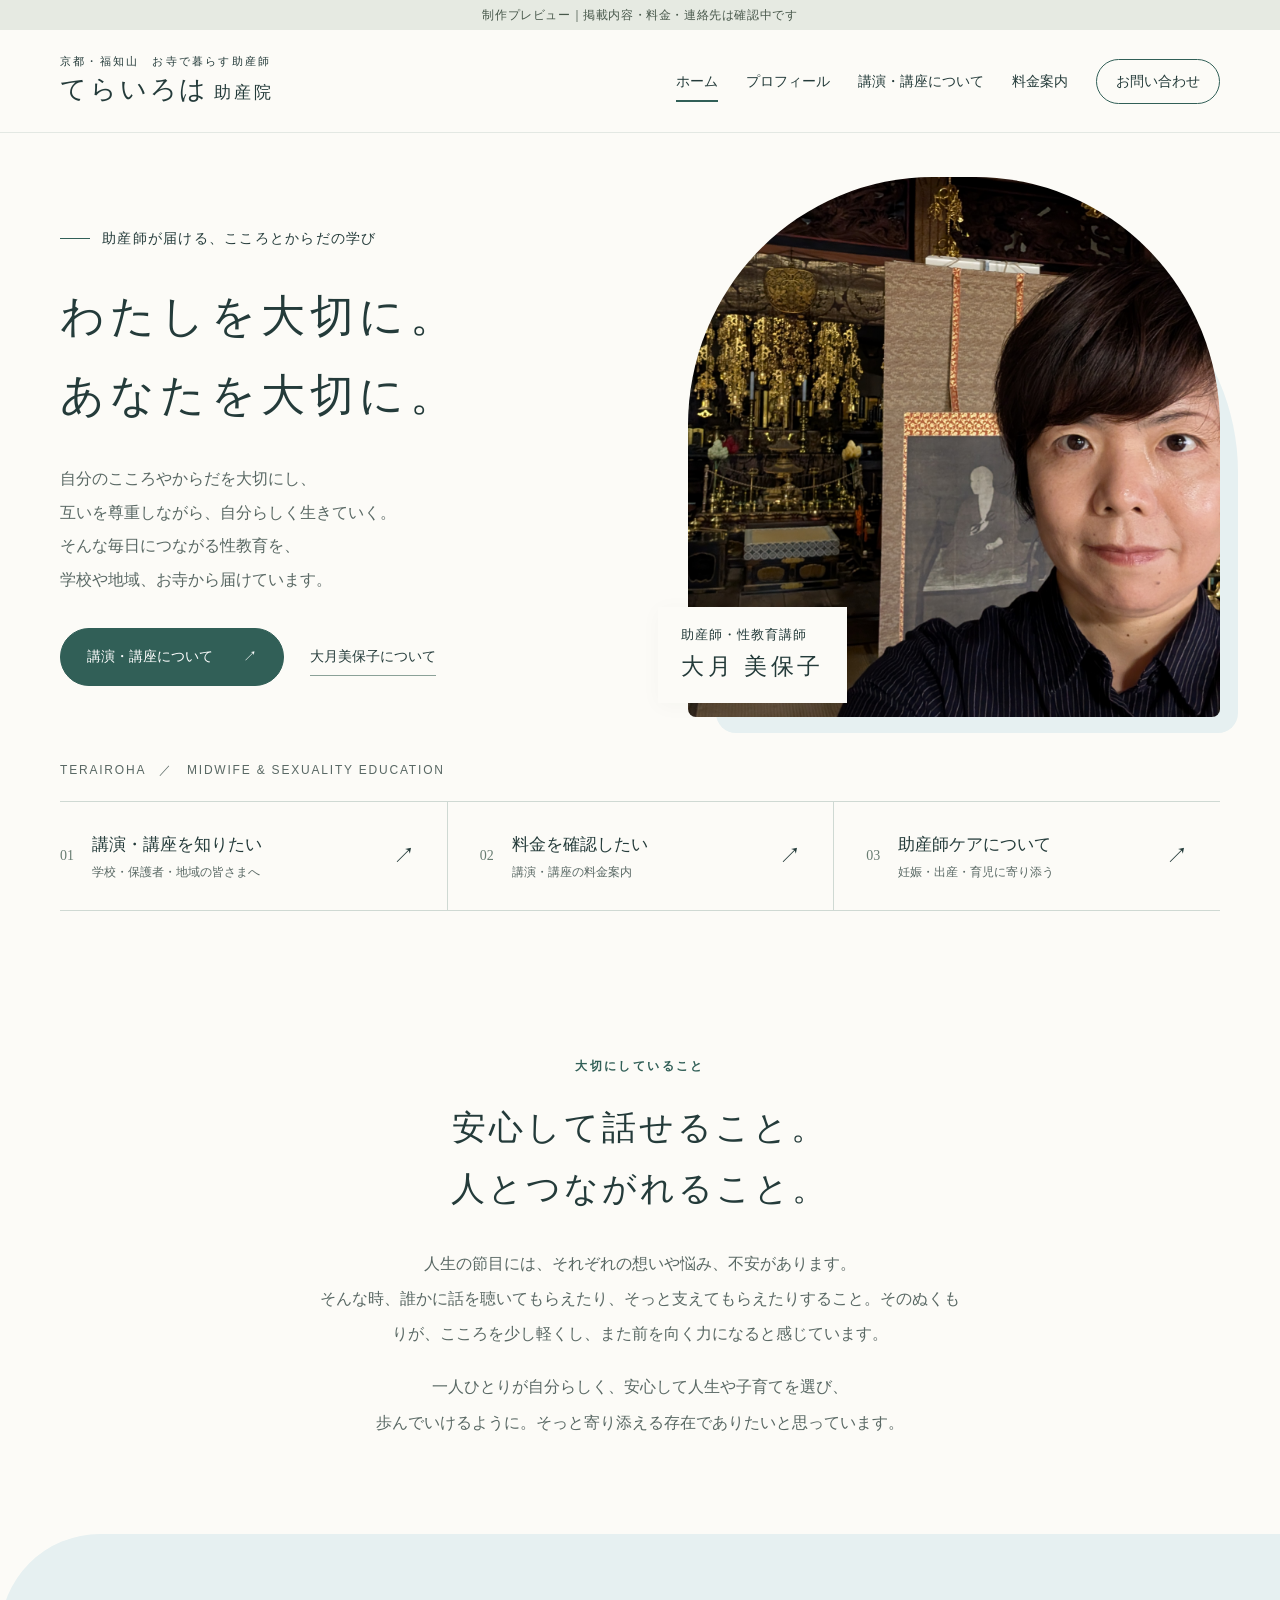
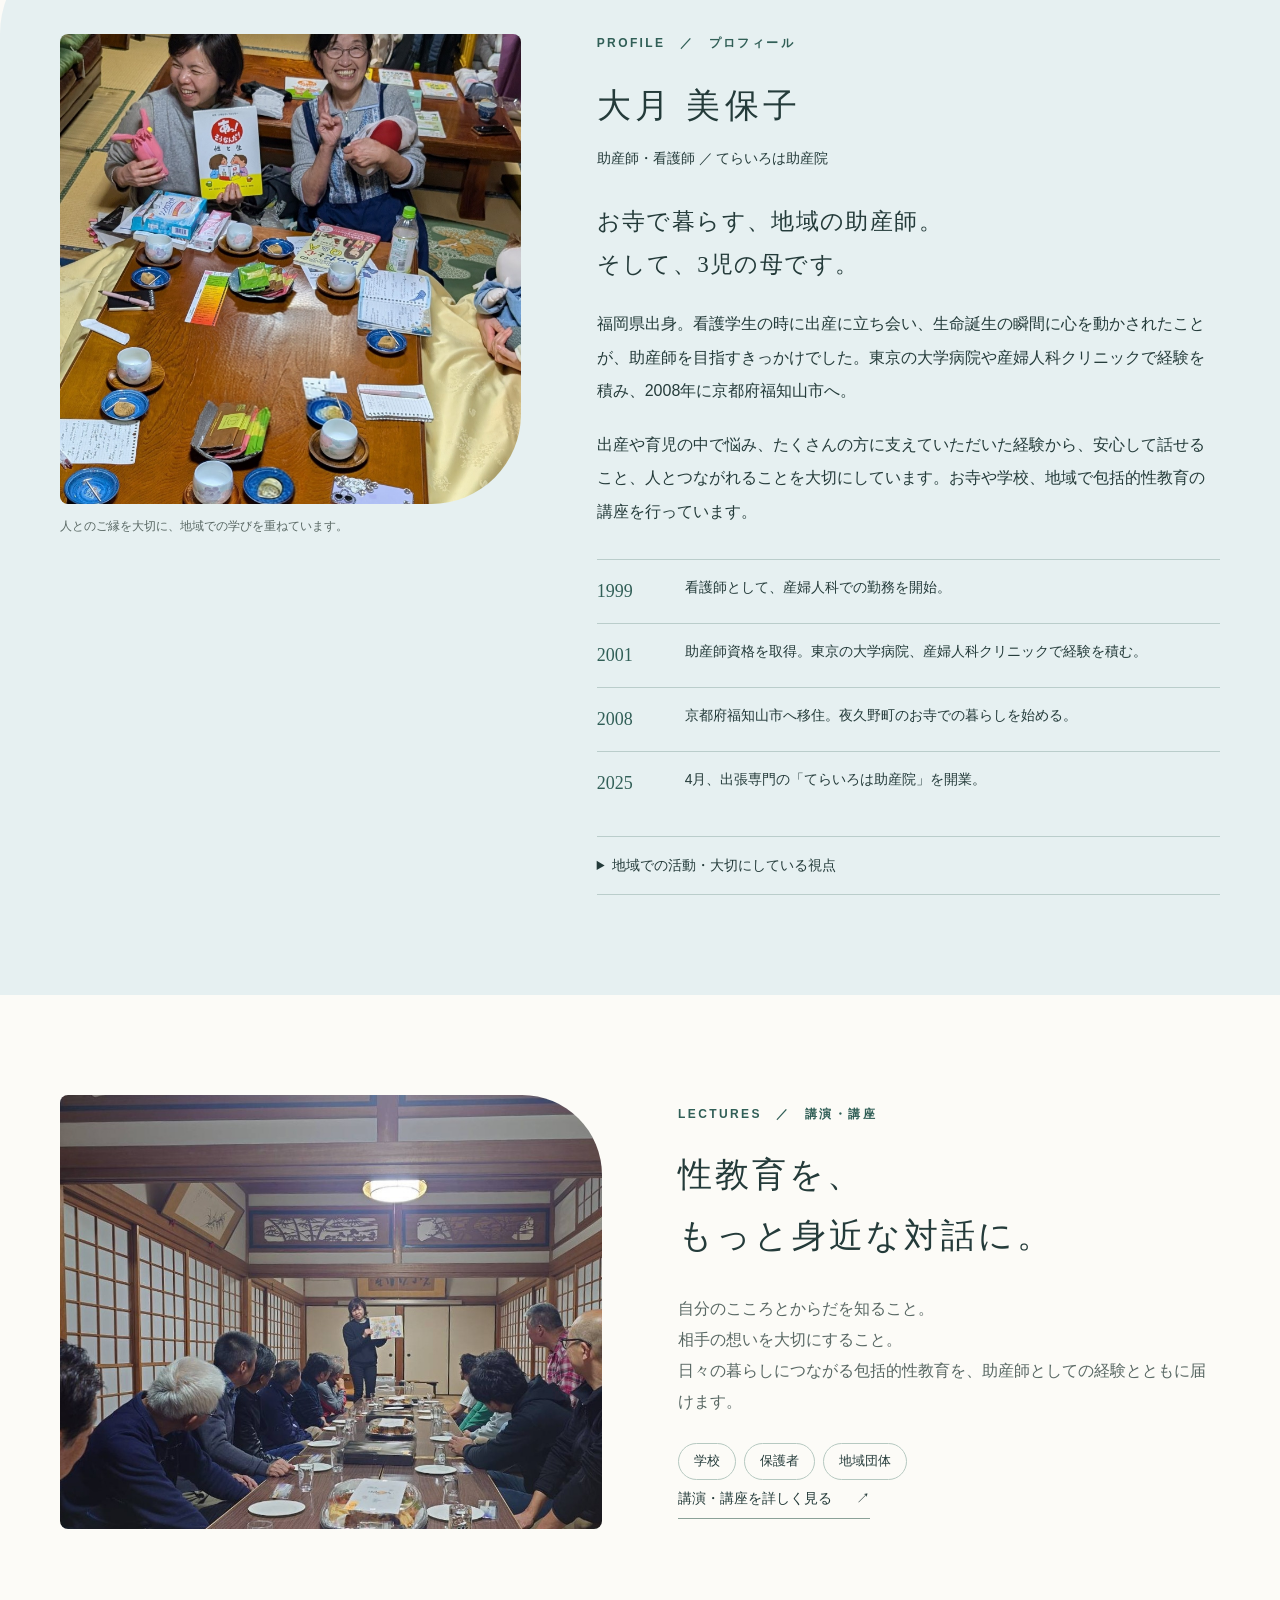
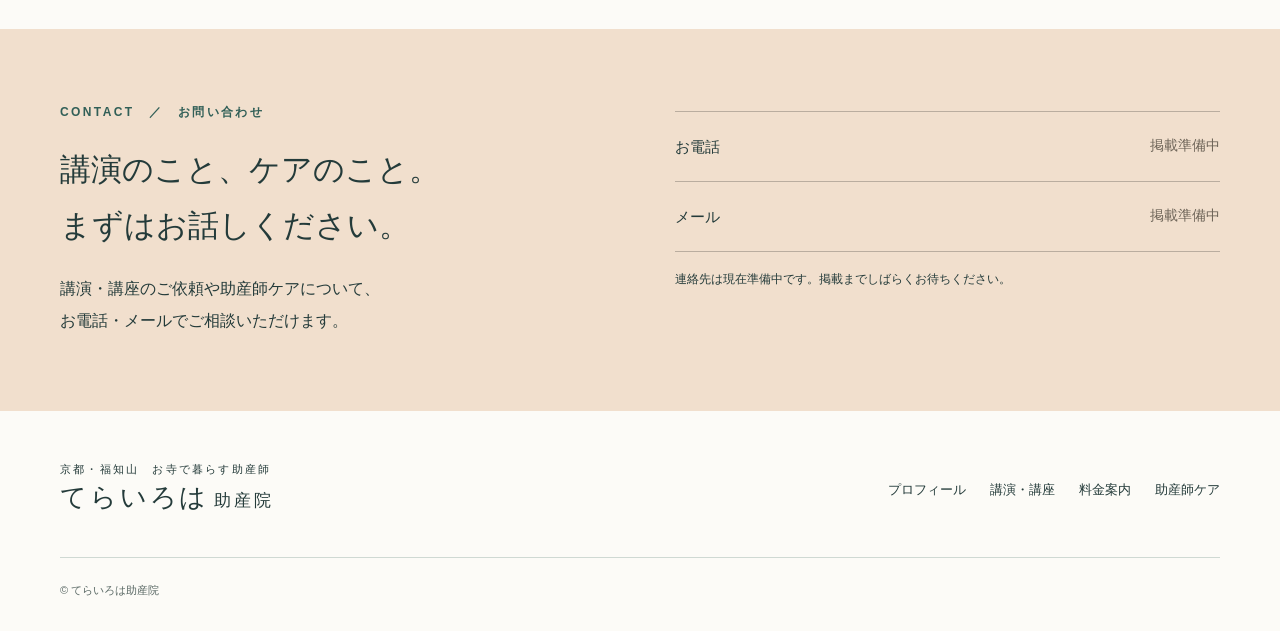
==== index.html @ 24d77dea "feat: publish three-page customer preview" ====
<!doctype html>
<html lang="ja"><head><meta charset="UTF-8"><meta name="viewport" content="width=device-width,initial-scale=1"><meta name="robots" content="noindex,nofollow"><title>てらいろは助産院｜大月美保子・性教育の講演と講座</title><meta name="description" content="京都府福知山市で活動する助産師・大月美保子。包括的性教育を通して、自分のこころとからだを大切にし、互いを尊重する学びを届けます。"><link rel="icon" type="image/svg+xml" href="data:image/svg+xml,%3Csvg xmlns='http://www.w3.org/2000/svg' viewBox='0 0 64 64'%3E%3Crect width='64' height='64' rx='32' fill='%23315f57'/%3E%3Ctext x='32' y='44' text-anchor='middle' font-family='serif' font-size='43' fill='%23fcfbf7'%3Eい%3C/text%3E%3C/svg%3E"><link rel="stylesheet" href="style.css"><script src="site.js" defer></script></head><body>
<a class="skip-link" href="#main">本文へ移動</a><div class="draft-strip">制作プレビュー｜掲載内容・料金・連絡先は確認中です</div>
<header class="site-header"><div class="header-inner wrap"><a class="brand" href="./" aria-label="てらいろは助産院 ホーム"><small>京都・福知山　お寺で暮らす助産師</small><strong>てらいろは<span>助産院</span></strong></a><button class="menu-toggle" type="button" aria-label="メニューを開く" aria-expanded="false" aria-controls="main-navigation"><i></i><i></i><span>MENU</span></button><nav class="main-nav" id="main-navigation" aria-label="メインメニュー"><a href="./" aria-current="page">ホーム</a><a href="./#profile">プロフィール</a><a href="lectures/">講演・講座について</a><a href="fees/">料金案内</a><a class="nav-contact" href="#contact">お問い合わせ</a></nav></div></header>
<main id="main"><section class="hero wrap"><div class="hero-grid"><div class="hero-copy"><div class="hero-kicker">助産師が届ける、こころとからだの学び</div><h1><span>わたしを大切に。</span><span>あなたを大切に。</span></h1><p>自分のこころやからだを大切にし、<br>互いを尊重しながら、自分らしく生きていく。<br>そんな毎日につながる性教育を、<br>学校や地域、お寺から届けています。</p><div class="hero-actions"><a class="button" href="lectures/">講演・講座について <span aria-hidden="true">↗</span></a><a class="text-link" href="#profile">大月美保子について</a></div></div><figure class="hero-visual"><img src="assets/mihoko-temple.jpg" width="2736" height="3648" alt="お寺の本堂で撮影された大月美保子" fetchpriority="high"><figcaption class="photo-note">助産師・性教育講師<strong>大月 美保子</strong></figcaption></figure></div><p class="hero-bottom">TERAIROHA　／　MIDWIFE &amp; SEXUALITY EDUCATION</p>
<nav class="quick-links" aria-label="目的から探す"><a class="quick-link" href="lectures/"><span class="number">01</span><span><strong>講演・講座を知りたい</strong><small>学校・保護者・地域の皆さまへ</small></span><span class="arrow" aria-hidden="true">↗</span></a><a class="quick-link" href="fees/"><span class="number">02</span><span><strong>料金を確認したい</strong><small>講演・講座の料金案内</small></span><span class="arrow" aria-hidden="true">↗</span></a><a class="quick-link" href="fees/#care"><span class="number">03</span><span><strong>助産師ケアについて</strong><small>妊娠・出産・育児に寄り添う</small></span><span class="arrow" aria-hidden="true">↗</span></a></nav></section>
<section class="intro wrap"><span class="eyebrow">大切にしていること</span><h2 class="section-title">安心して話せること。<br>人とつながれること。</h2><p>人生の節目には、それぞれの想いや悩み、不安があります。<br>そんな時、誰かに話を聴いてもらえたり、そっと支えてもらえたりすること。そのぬくもりが、こころを少し軽くし、また前を向く力になると感じています。</p><p>一人ひとりが自分らしく、安心して人生や子育てを選び、<br>歩んでいけるように。そっと寄り添える存在でありたいと思っています。</p></section>
<section class="section profile-section" id="profile"><div class="profile-grid wrap"><figure class="profile-image"><img src="assets/conversation.jpg" width="1608" height="2440" alt="教材を手に、笑顔で語り合う性教育活動のひとこま" loading="lazy"><figcaption class="caption">人とのご縁を大切に、地域での学びを重ねています。</figcaption></figure><div class="profile-copy"><span class="eyebrow">PROFILE　／　プロフィール</span><h2 class="profile-name">大月 美保子</h2><div class="role">助産師・看護師 ／ てらいろは助産院</div><h3 class="quote">お寺で暮らす、地域の助産師。<br>そして、3児の母です。</h3><p>福岡県出身。看護学生の時に出産に立ち会い、生命誕生の瞬間に心を動かされたことが、助産師を目指すきっかけでした。東京の大学病院や産婦人科クリニックで経験を積み、2008年に京都府福知山市へ。</p><p>出産や育児の中で悩み、たくさんの方に支えていただいた経験から、安心して話せること、人とつながれることを大切にしています。お寺や学校、地域で包括的性教育の講座を行っています。</p><ol class="timeline"><li><time>1999</time><span>看護師として、産婦人科での勤務を開始。</span></li><li><time>2001</time><span>助産師資格を取得。東京の大学病院、産婦人科クリニックで経験を積む。</span></li><li><time>2008</time><span>京都府福知山市へ移住。夜久野町のお寺での暮らしを始める。</span></li><li><time>2025</time><span>4月、出張専門の「てらいろは助産院」を開業。</span></li></ol><details class="profile-details"><summary>地域での活動・大切にしている視点</summary><p>京都府助産師会で包括的性教育を学び、お寺・学校・地域で実践しています。また、産婦人科医師や助産師の仲間とともに、ユースクリニック福知山「みんなの保健室〜にじラボ〜」の立ち上げにも携わりました。</p><p>包括的性教育とSRHR（性と生殖に関する健康と権利）の視点を大切に、一人ひとりが自分らしく暮らせるよう、対話を重ねています。</p></details></div></div></section>
<section class="section wrap"><div class="feature"><figure class="feature-photo"><img src="assets/storytelling.jpg" width="1216" height="816" alt="お寺の集まりで、参加者に紙芝居を届ける様子" loading="lazy"></figure><div class="feature-copy"><span class="eyebrow">LECTURES　／　講演・講座</span><h2 class="section-title">性教育を、<br>もっと身近な対話に。</h2><p>自分のこころとからだを知ること。<br>相手の想いを大切にすること。<br>日々の暮らしにつながる包括的性教育を、助産師としての経験とともに届けます。</p><div class="pill-row"><span class="pill">学校</span><span class="pill">保護者</span><span class="pill">地域団体</span></div><a class="text-link" href="lectures/">講演・講座を詳しく見る <span aria-hidden="true">↗</span></a></div></div></section>
</main><section class="contact-section" id="contact" aria-labelledby="contact-title"><div class="contact-grid wrap"><div><span class="eyebrow">CONTACT　／　お問い合わせ</span><h2 id="contact-title">講演のこと、ケアのこと。<br>まずはお話しください。</h2><p>講演・講座のご依頼や助産師ケアについて、<br>お電話・メールでご相談いただけます。</p></div><div><div class="contact-lines"><div class="contact-line"><span>お電話</span><span>掲載準備中</span></div><div class="contact-line"><span>メール</span><span>掲載準備中</span></div></div><p class="contact-note">連絡先は現在準備中です。掲載までしばらくお待ちください。</p></div></div></section>
<footer class="site-footer wrap"><div class="footer-top"><a class="brand" href="./"><small>京都・福知山　お寺で暮らす助産師</small><strong>てらいろは<span>助産院</span></strong></a><nav class="footer-links" aria-label="フッターメニュー"><a href="./#profile">プロフィール</a><a href="lectures/">講演・講座</a><a href="fees/">料金案内</a><a href="fees/#care">助産師ケア</a></nav></div><p class="copyright">© てらいろは助産院</p></footer></body></html>
---- style.css ----
@charset "UTF-8";
:root{--paper:#fcfbf7;--white:#fff;--ink:#243b3a;--muted:#596864;--blue:#e6f0f1;--green:#315f57;--peach:#f1dfcd;--line:#cfd9d3;--serif:"Hiragino Mincho ProN","Yu Mincho",serif;--sans:"Hiragino Kaku Gothic ProN","Yu Gothic",Meiryo,sans-serif}
*{box-sizing:border-box}html{scroll-behavior:smooth;scroll-padding-top:122px}body{margin:0;background:var(--paper);color:var(--ink);font-family:var(--sans);font-size:16px;line-height:1.95;-webkit-font-smoothing:antialiased}h1,h2,h3,p,figure{margin:0}h1,h2,h3{font-weight:500}img{display:block;max-width:100%;height:auto}a{color:inherit;text-decoration:none}button{font:inherit}a,button{touch-action:manipulation}a:focus-visible,button:focus-visible,summary:focus-visible{outline:3px solid #ac541d;outline-offset:6px}a:hover{color:var(--green)}.skip-link{position:fixed;top:-70px;left:15px;z-index:100;background:white;padding:8px 20px}.skip-link:focus{top:12px}.wrap{width:min(1160px,calc(100% - 80px));margin-inline:auto}.draft-strip{padding:5px 16px;text-align:center;font-size:12px;line-height:1.7;letter-spacing:.05em;background:#e6eae2;color:#48584b}.site-header{position:sticky;top:0;z-index:20;background:rgba(252,251,247,.97);border-bottom:1px solid rgba(49,95,87,.12)}.header-inner{min-height:102px;display:flex;align-items:center;justify-content:space-between;gap:28px}.brand{display:flex;flex-direction:column;line-height:1.55;flex-shrink:0}.brand small{font-size:11px;letter-spacing:.2em}.brand strong{font-family:var(--serif);font-weight:500;font-size:26px;letter-spacing:.11em}.brand strong span{font-size:17px;margin-left:5px}.main-nav{display:flex;align-items:center;gap:28px;font-size:14px;line-height:1.6}.main-nav a{padding:12px 0;position:relative;white-space:nowrap}.main-nav a[aria-current=page]:after{content:"";display:block;height:2px;background:var(--green);position:absolute;bottom:3px;left:0;right:0}.main-nav .nav-contact{border:1px solid var(--green);padding:10px 19px;border-radius:30px}.menu-toggle{display:none}.eyebrow{display:block;font-size:12px;letter-spacing:.2em;color:var(--green);font-weight:600;line-height:1.6;margin-bottom:20px}.hero{padding:44px 0 48px}.hero-grid{display:grid;grid-template-columns:1.04fr 1fr;align-items:center;gap:34px}.hero-copy{padding:36px 0}.hero-kicker{font-size:14px;letter-spacing:.09em;margin-bottom:25px;display:flex;align-items:center;gap:12px}.hero-kicker:before{content:"";width:30px;height:1px;background:var(--green)}.hero h1{font-family:var(--serif);font-size:clamp(34px,3.4vw,48px);line-height:1.8;letter-spacing:.12em;margin-bottom:28px}.hero h1 span{display:block;white-space:nowrap}.hero-copy>p{line-height:2.1;color:var(--muted);font-size:16px;max-width:480px}.hero-actions{margin-top:32px;display:flex;align-items:center;gap:26px;flex-wrap:wrap}.button{display:inline-flex;align-items:center;justify-content:space-between;gap:30px;background:var(--green);color:white!important;border:1px solid var(--green);border-radius:40px;padding:14px 26px;font-size:14px;min-height:52px;transition:background .18s,transform .18s}.button:hover{background:#254b45;transform:translateY(-2px)}.text-link{font-size:14px;border-bottom:1px solid #8ba198;padding:5px 0;display:inline-block}.text-link span{margin-left:20px}.hero-visual{position:relative;padding:0 0 16px 20px}.hero-visual:before{content:"";position:absolute;inset:55px -18px 0 48px;background:var(--blue);border-radius:48% 48% 20px 20px;z-index:-1}.hero-visual img{height:540px;width:100%;object-fit:cover;object-position:75% 100%;border-radius:46% 46% 8px 8px}.photo-note{position:absolute;bottom:30px;left:-10px;background:var(--paper);padding:16px 23px;box-shadow:0 3px 20px #20332b08;font-size:13px;letter-spacing:.08em;line-height:1.8}.photo-note strong{display:block;font-family:var(--serif);font-size:23px;letter-spacing:.16em;font-weight:500}.hero-bottom{font-size:12px;letter-spacing:.15em;color:var(--muted);margin-top:26px}.quick-links{display:grid;grid-template-columns:repeat(3,1fr);border-top:1px solid var(--line);border-bottom:1px solid var(--line);margin-top:18px}.quick-link{position:relative;padding:26px 32px 26px 0;display:flex;align-items:center;gap:18px}.quick-link+.quick-link{border-left:1px solid var(--line);padding-left:32px}.quick-link .number{font-family:Georgia,serif;font-size:14px;color:#687d72}.quick-link strong{display:block;font-weight:500;font-size:17px}.quick-link small{font-size:12px;color:var(--muted);display:block}.quick-link .arrow{margin-left:auto;font-size:22px;font-weight:300}.section{padding:100px 0}.section-title{font-family:var(--serif);font-size:34px;line-height:1.8;letter-spacing:.09em}.intro{text-align:center;padding:98px 0 94px}.intro h2{margin-bottom:27px}.intro p{max-width:650px;margin:0 auto;color:var(--muted);line-height:2.2}.intro p+p{margin-top:18px}.profile-section{background:var(--blue);border-radius:100px 0 0 0}.profile-grid{display:grid;grid-template-columns:.85fr 1.15fr;gap:76px;align-items:start}.profile-image{position:sticky;top:140px}.profile-image img{width:100%;height:470px;object-fit:cover;object-position:42% 13%;border-radius:8px 8px 90px 8px}.caption{font-size:12px;line-height:1.8;color:var(--muted);margin-top:12px}.profile-name{font-family:var(--serif);font-size:34px;letter-spacing:.13em;margin-bottom:6px}.role{font-size:14px;margin-bottom:27px}.profile-copy p{margin:20px 0;line-height:2.1}.quote{font-family:var(--serif);font-size:23px;line-height:1.9;letter-spacing:.06em}.timeline{margin:30px 0 0;padding:0;list-style:none}.timeline li{display:grid;grid-template-columns:70px 1fr;gap:18px;padding:15px 0;border-top:1px solid #bacdcb;font-size:14px;line-height:1.85}.timeline time{font-family:Georgia,serif;font-size:18px;color:var(--green)}.profile-details{margin-top:20px;border-top:1px solid #bacdcb;border-bottom:1px solid #bacdcb}.profile-details summary{cursor:pointer;padding:15px 0;font-size:14px}.profile-details p{font-size:14px}.feature{display:grid;grid-template-columns:1fr 1fr;gap:76px;align-items:center}.feature-photo img{width:100%;aspect-ratio:1.25;object-fit:cover;border-radius:8px 80px 8px 8px}.feature-copy p{margin:26px 0;color:var(--muted)}.feature-copy .button{margin-top:10px}.pill-row{display:flex;flex-wrap:wrap;gap:8px;margin-top:22px}.pill{font-size:13px;line-height:1.6;padding:7px 15px;border:1px solid #b6c9c1;border-radius:22px}.contact-section{padding:74px 0;background:var(--peach)}.contact-grid{display:grid;grid-template-columns:1fr 1fr;gap:70px;align-items:start}.contact-grid h2{font-family:var(--serif);font-size:31px;line-height:1.8;margin-bottom:20px}.contact-grid p{font-size:14px;line-height:2}.contact-lines{border-top:1px solid #baad9f;margin-top:8px}.contact-line{padding:20px 0;border-bottom:1px solid #baad9f;display:flex;justify-content:space-between;gap:20px;font-size:15px}.contact-line span:last-child{color:#6c6357;font-size:14px}.contact-note{margin-top:15px;font-size:12px!important}.site-footer{padding:50px 0 30px}.footer-top{display:flex;justify-content:space-between;align-items:center;gap:30px}.footer-links{display:flex;flex-wrap:wrap;gap:24px;font-size:13px}.copyright{font-size:11px;color:var(--muted);margin-top:38px;border-top:1px solid var(--line);padding-top:22px}.breadcrumb{font-size:12px;color:var(--muted);padding:25px 0 0}.breadcrumb span{margin:0 10px}.page-heading{padding:58px 0 62px}.page-heading h1{font-family:var(--serif);font-size:44px;line-height:1.7;letter-spacing:.1em;margin:12px 0 20px}.page-heading p{color:var(--muted);max-width:700px}.wide-photo{height:420px;width:100%;object-fit:cover;object-position:center 40%;border-radius:8px 80px 8px 8px}.content-heading{display:flex;gap:28px;justify-content:space-between;align-items:start;margin-bottom:38px}.content-heading p{max-width:540px;color:var(--muted)}.theme-grid{display:grid;grid-template-columns:repeat(3,1fr);gap:26px}.theme-card{border-top:1px solid var(--green);padding:26px 0}.theme-card .number{font:italic 32px Georgia,serif;color:#789183;margin-bottom:24px}.theme-card h3{font-family:var(--serif);font-size:24px;line-height:1.8;margin-bottom:18px}.theme-card p{font-size:15px;color:var(--muted)}.soft-section{background:var(--blue)}.split{display:grid;grid-template-columns:.85fr 1.15fr;gap:76px;align-items:start}.split .section-title{margin-bottom:24px}.info-list{margin:0}.info-list>div{display:grid;grid-template-columns:130px 1fr;gap:20px;border-top:1px solid var(--line);padding:21px 0}.info-list>div:last-child{border-bottom:1px solid var(--line)}.info-list dt{font-size:14px;font-weight:500}.info-list dd{margin:0;font-size:15px;color:var(--muted)}.note{font-size:13px;color:var(--muted);line-height:1.9;margin-top:20px}.steps{list-style:none;margin:40px 0 0;padding:0;display:grid;grid-template-columns:repeat(3,1fr);gap:30px}.steps li{padding:26px;border-left:1px solid var(--line)}.steps .step-number{font:24px Georgia,serif;color:var(--green)}.steps h3{font-size:19px;margin:15px 0}.steps p{font-size:14px;color:var(--muted)}.notice{padding:22px 26px;background:#fff;border-left:3px solid var(--green);font-size:14px;margin-top:32px;line-height:1.9}.care-photo{width:100%;height:370px;object-fit:cover;object-position:50% 64%;border-radius:8px 8px 70px 8px}.care-copy>p{margin:24px 0;color:var(--muted)}.rate-section{padding-top:18px}.back-links{display:flex;justify-content:center;gap:30px;padding:50px 0;border-top:1px solid var(--line)}
@media(min-width:1500px){.wrap{width:min(1240px,calc(100% - 120px))}.hero-visual img{height:585px}.hero h1{font-size:50px}}
@media(max-width:1080px){.wrap{width:calc(100% - 48px)}.main-nav{gap:18px;font-size:13px}.main-nav .nav-contact{display:none}.hero h1{font-size:36px}.hero-grid{gap:20px}.hero-visual img{height:500px}.profile-grid,.feature,.split{gap:42px}.contact-grid{gap:40px}.quick-link{gap:12px}.quick-link+.quick-link{padding-left:24px}.quick-link strong{font-size:15px}.footer-links{gap:16px}}
@media(max-width:760px){html{scroll-padding-top:94px}.wrap{width:calc(100% - 40px)}.draft-strip{font-size:11px;padding:5px 12px}.header-inner{min-height:79px;gap:10px}.brand small{font-size:10px}.brand strong{font-size:22px}.brand strong span{font-size:14px}.menu-toggle{display:flex;width:48px;height:48px;align-items:center;justify-content:center;flex-direction:column;gap:5px;border:0;background:none;color:var(--ink);cursor:pointer}.menu-toggle i{display:block;width:23px;height:1px;background:currentColor}.menu-toggle span{font-size:10px;line-height:1.2;margin-top:2px}.main-nav{display:none;position:absolute;top:100%;left:0;right:0;background:var(--paper);padding:12px 24px 24px;border-bottom:1px solid var(--line);box-shadow:0 12px 20px #243b3a10}.main-nav.is-open{display:flex;flex-direction:column;align-items:stretch;gap:0}.main-nav a{padding:15px 4px;font-size:16px;border-bottom:1px solid var(--line)}.main-nav a[aria-current=page]:after{display:none}.main-nav a[aria-current=page]{font-weight:600}.main-nav .nav-contact{display:block;margin-top:15px;text-align:center}.hero{padding:26px 0 0}.hero-grid{grid-template-columns:1fr;gap:23px}.hero-copy{padding:10px 0 0}.hero-kicker{font-size:12px;margin-bottom:17px}.hero h1{font-size:clamp(28px,7.4vw,44px);line-height:1.85;letter-spacing:.07em;margin-bottom:17px}.hero-copy>p{font-size:14px;line-height:2}.hero-actions{margin-top:22px;gap:22px}.button{font-size:14px;gap:22px;padding:13px 22px}.text-link{font-size:13px}.hero-visual{padding:0 10px 18px 20px;max-width:540px;width:100%;margin:auto}.hero-visual img{height:420px;object-position:75% 100%;border-radius:46% 46% 7px 7px}.hero-visual:before{inset:42px 0 0 42px}.photo-note{bottom:27px;left:0;font-size:11px;padding:11px 17px}.photo-note strong{font-size:21px}.hero-bottom{font-size:10px;margin:18px 0 27px}.quick-links{grid-template-columns:1fr;margin-top:0}.quick-link,.quick-link+.quick-link{padding:19px 4px;border-left:0;gap:17px}.quick-link+.quick-link{border-top:1px solid var(--line)}.quick-link strong{font-size:16px}.quick-link small{font-size:12px}.section{padding:65px 0}.section-title{font-size:27px;line-height:1.85;letter-spacing:.06em}.eyebrow{font-size:11px;margin-bottom:14px}.intro{padding:69px 0}.intro h2{margin-bottom:23px}.intro p{text-align:left;font-size:15px;line-height:2.15}.profile-section{border-radius:55px 0 0 0}.profile-grid,.feature,.split,.contact-grid{grid-template-columns:1fr;gap:32px}.profile-image{position:static}.profile-image img{height:330px;object-position:center 10%;border-radius:7px 7px 60px 7px}.profile-name{font-size:30px}.role{font-size:13px;margin-bottom:23px}.quote{font-size:22px}.profile-copy p{font-size:15px}.timeline{margin-top:25px}.timeline li{grid-template-columns:61px 1fr;gap:16px}.feature-photo img{aspect-ratio:1.3;border-radius:7px 60px 7px 7px}.feature-copy p{font-size:15px;margin:20px 0}.contact-section{padding:52px 0}.contact-grid{gap:28px}.contact-grid h2{font-size:27px;margin-bottom:15px}.site-footer{padding:38px 0 24px}.footer-top{flex-direction:column;align-items:start;gap:27px}.footer-links{gap:14px 22px}.copyright{margin-top:28px}.breadcrumb{font-size:11px;padding-top:20px}.page-heading{padding:35px 0 37px}.page-heading h1{font-size:30px;letter-spacing:.05em;margin-bottom:17px}.page-heading p{font-size:15px}.wide-photo{height:260px;border-radius:7px 55px 7px 7px;object-position:53% 48%}.content-heading{display:block;margin-bottom:24px}.content-heading p{font-size:15px;margin-top:22px}.theme-grid{grid-template-columns:1fr;gap:10px}.theme-card{padding:23px 0}.theme-card .number{font-size:26px;margin-bottom:12px}.theme-card h3{font-size:23px;margin-bottom:12px}.info-list>div{grid-template-columns:100px 1fr;gap:14px;padding:17px 0}.info-list dt,.info-list dd{font-size:14px}.steps{grid-template-columns:1fr;gap:16px;margin-top:25px}.steps li{padding:5px 0 5px 24px}.steps h3{font-size:18px;margin:7px 0}.notice{padding:18px 20px;font-size:13px}.care-photo{height:310px}.back-links{padding:30px 0;gap:22px}.rate-section{padding-top:7px}}
@media(max-width:360px){.wrap{width:calc(100% - 32px)}.hero h1{font-size:27px}.hero-actions{gap:16px}.hero-visual img{height:365px}.brand strong{font-size:20px}.contact-line{flex-wrap:wrap;gap:5px}.info-list>div{grid-template-columns:90px 1fr}}
@media(prefers-reduced-motion:reduce){html{scroll-behavior:auto}*{transition:none!important}}

/* Body copy stays readable on every screen. */
.hero-copy>p,.intro p,.profile-copy p,.feature-copy p,.page-heading p,.content-heading p,.theme-card p,.steps p,.care-copy>p,.contact-grid p{font-size:16px}
.info-list dd{font-size:16px}
.contact-grid .contact-note{font-size:12px}
.profile-copy .profile-details p{font-size:16px}
@media(max-width:760px){.hero-actions{gap:16px}.hero-actions .text-link{font-size:12px}.hero-actions .button{padding-inline:20px}}

@media(max-width:760px){.section-title{font-size:clamp(23px,6.9vw,27px)}.page-heading h1{font-size:clamp(24px,7.5vw,30px)}}

.hero-visual img{object-position:70% 72%}
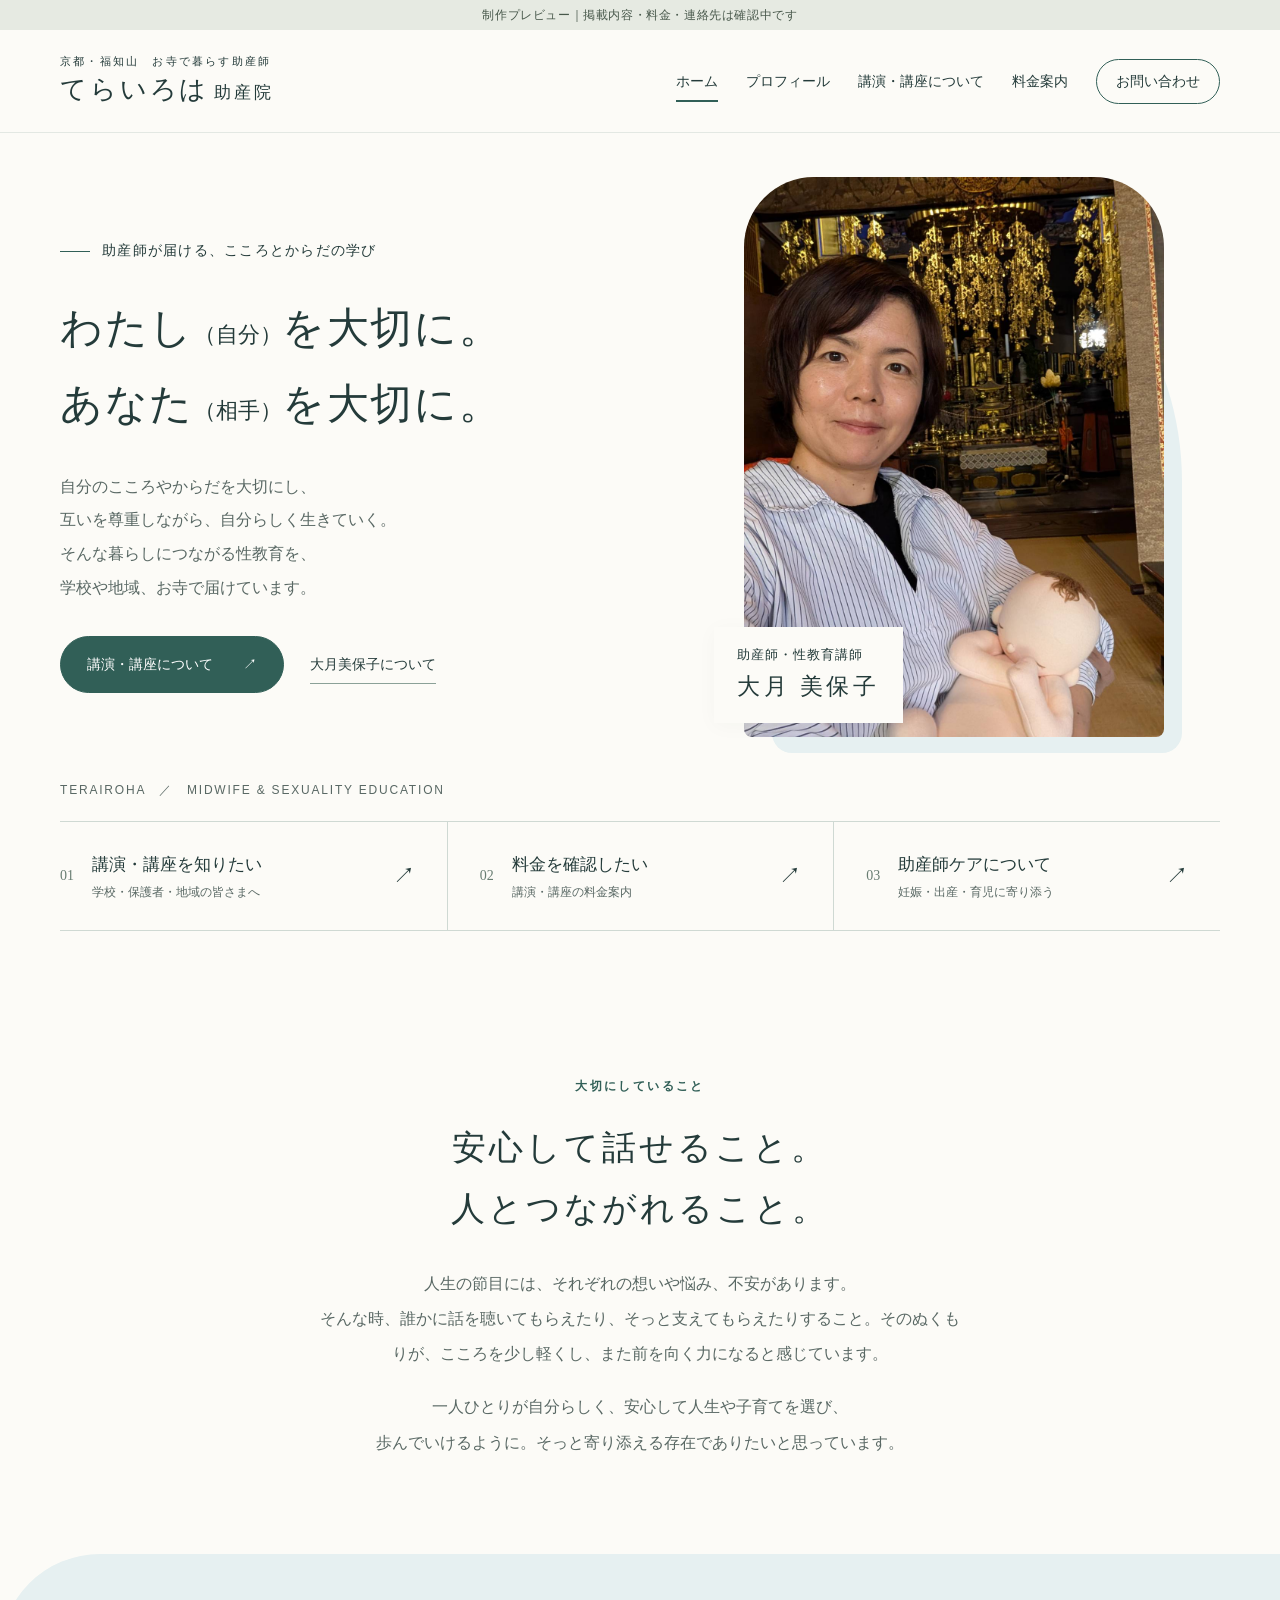
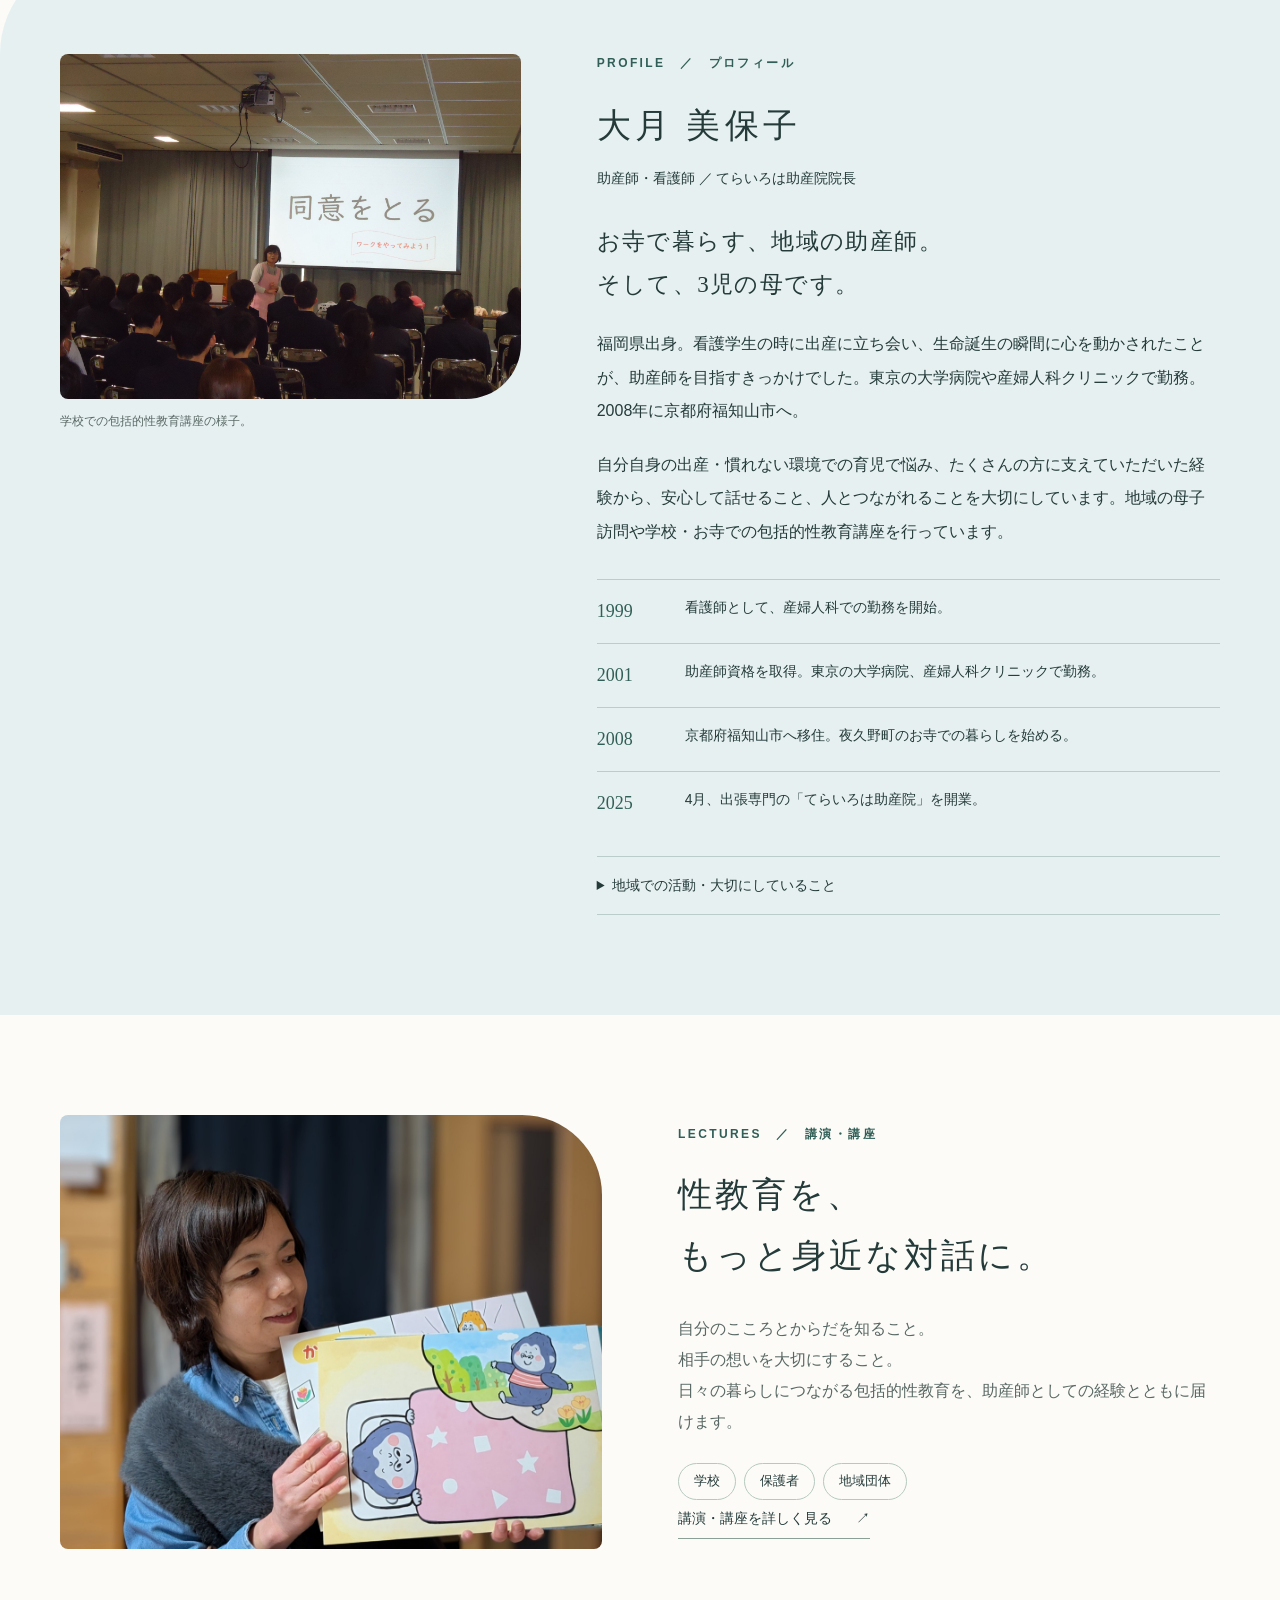
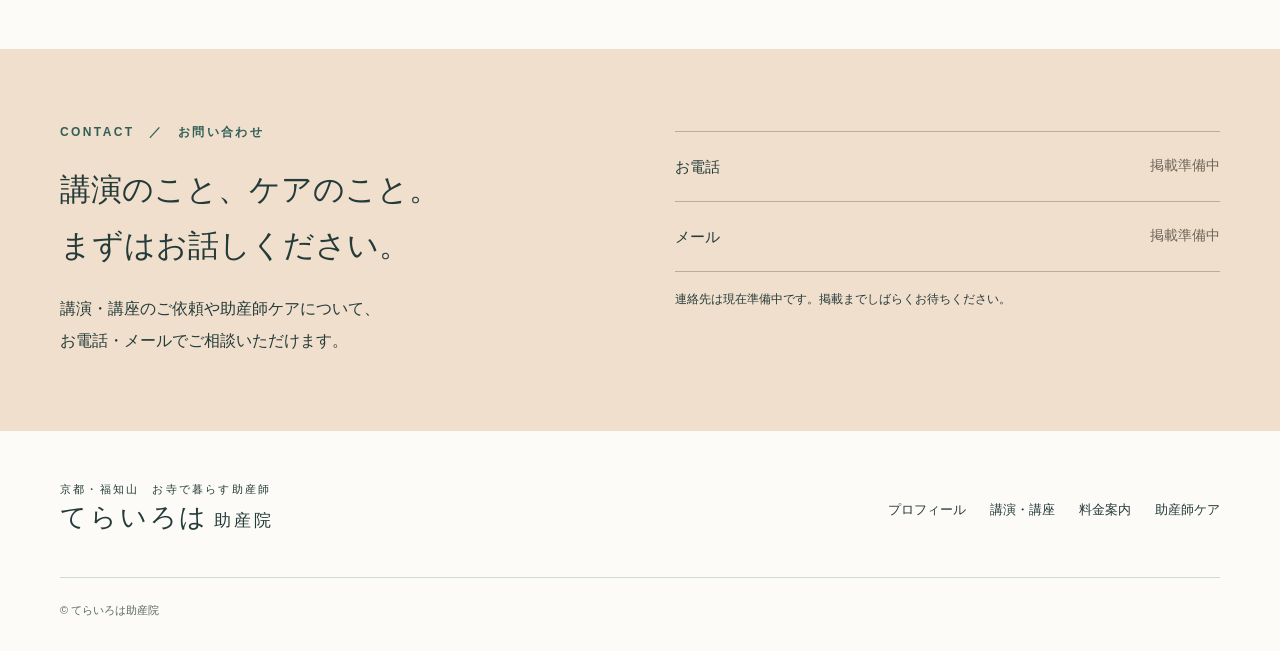
==== commit 01cd056d: "feat: apply client feedback and refresh activity photos" ====
--- a/index.html
+++ b/index.html
@@ -1,11 +1,11 @@
 <!doctype html>
-<html lang="ja"><head><meta charset="UTF-8"><meta name="viewport" content="width=device-width,initial-scale=1"><meta name="robots" content="noindex,nofollow"><title>てらいろは助産院｜大月美保子・性教育の講演と講座</title><meta name="description" content="京都府福知山市で活動する助産師・大月美保子。包括的性教育を通して、自分のこころとからだを大切にし、互いを尊重する学びを届けます。"><link rel="icon" type="image/svg+xml" href="data:image/svg+xml,%3Csvg xmlns='http://www.w3.org/2000/svg' viewBox='0 0 64 64'%3E%3Crect width='64' height='64' rx='32' fill='%23315f57'/%3E%3Ctext x='32' y='44' text-anchor='middle' font-family='serif' font-size='43' fill='%23fcfbf7'%3Eい%3C/text%3E%3C/svg%3E"><link rel="stylesheet" href="style.css"><script src="site.js" defer></script></head><body>
+<html lang="ja"><head><meta charset="UTF-8"><meta name="viewport" content="width=device-width,initial-scale=1"><meta name="robots" content="noindex,nofollow"><title>てらいろは助産院｜大月美保子・性教育の講演と講座</title><meta name="description" content="京都府福知山市で活動する助産師・大月美保子。包括的性教育を通して、自分のこころとからだを大切にし、互いを尊重する学びを届けます。"><link rel="icon" type="image/svg+xml" href="data:image/svg+xml,%3Csvg xmlns='http://www.w3.org/2000/svg' viewBox='0 0 64 64'%3E%3Crect width='64' height='64' rx='32' fill='%23315f57'/%3E%3Ctext x='32' y='44' text-anchor='middle' font-family='serif' font-size='43' fill='%23fcfbf7'%3Eい%3C/text%3E%3C/svg%3E"><link rel="stylesheet" href="style.css?v=20260928"><script src="site.js" defer></script></head><body>
 <a class="skip-link" href="#main">本文へ移動</a><div class="draft-strip">制作プレビュー｜掲載内容・料金・連絡先は確認中です</div>
 <header class="site-header"><div class="header-inner wrap"><a class="brand" href="./" aria-label="てらいろは助産院 ホーム"><small>京都・福知山　お寺で暮らす助産師</small><strong>てらいろは<span>助産院</span></strong></a><button class="menu-toggle" type="button" aria-label="メニューを開く" aria-expanded="false" aria-controls="main-navigation"><i></i><i></i><span>MENU</span></button><nav class="main-nav" id="main-navigation" aria-label="メインメニュー"><a href="./" aria-current="page">ホーム</a><a href="./#profile">プロフィール</a><a href="lectures/">講演・講座について</a><a href="fees/">料金案内</a><a class="nav-contact" href="#contact">お問い合わせ</a></nav></div></header>
-<main id="main"><section class="hero wrap"><div class="hero-grid"><div class="hero-copy"><div class="hero-kicker">助産師が届ける、こころとからだの学び</div><h1><span>わたしを大切に。</span><span>あなたを大切に。</span></h1><p>自分のこころやからだを大切にし、<br>互いを尊重しながら、自分らしく生きていく。<br>そんな毎日につながる性教育を、<br>学校や地域、お寺から届けています。</p><div class="hero-actions"><a class="button" href="lectures/">講演・講座について <span aria-hidden="true">↗</span></a><a class="text-link" href="#profile">大月美保子について</a></div></div><figure class="hero-visual"><img src="assets/mihoko-temple.jpg" width="2736" height="3648" alt="お寺の本堂で撮影された大月美保子" fetchpriority="high"><figcaption class="photo-note">助産師・性教育講師<strong>大月 美保子</strong></figcaption></figure></div><p class="hero-bottom">TERAIROHA　／　MIDWIFE &amp; SEXUALITY EDUCATION</p>
+<main id="main"><section class="hero wrap"><div class="hero-grid"><div class="hero-copy"><div class="hero-kicker">助産師が届ける、こころとからだの学び</div><h1><span>わたし<small>（自分）</small>を大切に。</span><span>あなた<small>（相手）</small>を大切に。</span></h1><p>自分のこころやからだを大切にし、<br>互いを尊重しながら、自分らしく生きていく。<br>そんな暮らしにつながる性教育を、<br>学校や地域、お寺で届けています。</p><div class="hero-actions"><a class="button" href="lectures/">講演・講座について <span aria-hidden="true">↗</span></a><a class="text-link" href="#profile">大月美保子について</a></div></div><figure class="hero-visual"><img src="assets/mihoko-portrait.jpg" width="1108" height="1477" alt="お寺の本堂で赤ちゃんの人形を抱く大月美保子" fetchpriority="high"><figcaption class="photo-note">助産師・性教育講師<strong>大月 美保子</strong></figcaption></figure></div><p class="hero-bottom">TERAIROHA　／　MIDWIFE &amp; SEXUALITY EDUCATION</p>
 <nav class="quick-links" aria-label="目的から探す"><a class="quick-link" href="lectures/"><span class="number">01</span><span><strong>講演・講座を知りたい</strong><small>学校・保護者・地域の皆さまへ</small></span><span class="arrow" aria-hidden="true">↗</span></a><a class="quick-link" href="fees/"><span class="number">02</span><span><strong>料金を確認したい</strong><small>講演・講座の料金案内</small></span><span class="arrow" aria-hidden="true">↗</span></a><a class="quick-link" href="fees/#care"><span class="number">03</span><span><strong>助産師ケアについて</strong><small>妊娠・出産・育児に寄り添う</small></span><span class="arrow" aria-hidden="true">↗</span></a></nav></section>
 <section class="intro wrap"><span class="eyebrow">大切にしていること</span><h2 class="section-title">安心して話せること。<br>人とつながれること。</h2><p>人生の節目には、それぞれの想いや悩み、不安があります。<br>そんな時、誰かに話を聴いてもらえたり、そっと支えてもらえたりすること。そのぬくもりが、こころを少し軽くし、また前を向く力になると感じています。</p><p>一人ひとりが自分らしく、安心して人生や子育てを選び、<br>歩んでいけるように。そっと寄り添える存在でありたいと思っています。</p></section>
-<section class="section profile-section" id="profile"><div class="profile-grid wrap"><figure class="profile-image"><img src="assets/conversation.jpg" width="1608" height="2440" alt="教材を手に、笑顔で語り合う性教育活動のひとこま" loading="lazy"><figcaption class="caption">人とのご縁を大切に、地域での学びを重ねています。</figcaption></figure><div class="profile-copy"><span class="eyebrow">PROFILE　／　プロフィール</span><h2 class="profile-name">大月 美保子</h2><div class="role">助産師・看護師 ／ てらいろは助産院</div><h3 class="quote">お寺で暮らす、地域の助産師。<br>そして、3児の母です。</h3><p>福岡県出身。看護学生の時に出産に立ち会い、生命誕生の瞬間に心を動かされたことが、助産師を目指すきっかけでした。東京の大学病院や産婦人科クリニックで経験を積み、2008年に京都府福知山市へ。</p><p>出産や育児の中で悩み、たくさんの方に支えていただいた経験から、安心して話せること、人とつながれることを大切にしています。お寺や学校、地域で包括的性教育の講座を行っています。</p><ol class="timeline"><li><time>1999</time><span>看護師として、産婦人科での勤務を開始。</span></li><li><time>2001</time><span>助産師資格を取得。東京の大学病院、産婦人科クリニックで経験を積む。</span></li><li><time>2008</time><span>京都府福知山市へ移住。夜久野町のお寺での暮らしを始める。</span></li><li><time>2025</time><span>4月、出張専門の「てらいろは助産院」を開業。</span></li></ol><details class="profile-details"><summary>地域での活動・大切にしている視点</summary><p>京都府助産師会で包括的性教育を学び、お寺・学校・地域で実践しています。また、産婦人科医師や助産師の仲間とともに、ユースクリニック福知山「みんなの保健室〜にじラボ〜」の立ち上げにも携わりました。</p><p>包括的性教育とSRHR（性と生殖に関する健康と権利）の視点を大切に、一人ひとりが自分らしく暮らせるよう、対話を重ねています。</p></details></div></div></section>
-<section class="section wrap"><div class="feature"><figure class="feature-photo"><img src="assets/storytelling.jpg" width="1216" height="816" alt="お寺の集まりで、参加者に紙芝居を届ける様子" loading="lazy"></figure><div class="feature-copy"><span class="eyebrow">LECTURES　／　講演・講座</span><h2 class="section-title">性教育を、<br>もっと身近な対話に。</h2><p>自分のこころとからだを知ること。<br>相手の想いを大切にすること。<br>日々の暮らしにつながる包括的性教育を、助産師としての経験とともに届けます。</p><div class="pill-row"><span class="pill">学校</span><span class="pill">保護者</span><span class="pill">地域団体</span></div><a class="text-link" href="lectures/">講演・講座を詳しく見る <span aria-hidden="true">↗</span></a></div></div></section>
+<section class="section profile-section" id="profile"><div class="profile-grid wrap"><figure class="profile-image"><img src="assets/school-lecture.jpg" width="1600" height="1200" alt="学校で「同意をとる」をテーマに講座を行う様子" loading="lazy"><figcaption class="caption">学校での包括的性教育講座の様子。</figcaption></figure><div class="profile-copy"><span class="eyebrow">PROFILE　／　プロフィール</span><h2 class="profile-name">大月 美保子</h2><div class="role">助産師・看護師 ／ てらいろは助産院院長</div><h3 class="quote">お寺で暮らす、地域の助産師。<br>そして、3児の母です。</h3><p>福岡県出身。看護学生の時に出産に立ち会い、生命誕生の瞬間に心を動かされたことが、助産師を目指すきっかけでした。東京の大学病院や産婦人科クリニックで勤務。2008年に京都府福知山市へ。</p><p>自分自身の出産・慣れない環境での育児で悩み、たくさんの方に支えていただいた経験から、安心して話せること、人とつながれることを大切にしています。地域の母子訪問や学校・お寺での包括的性教育講座を行っています。</p><ol class="timeline"><li><time>1999</time><span>看護師として、産婦人科での勤務を開始。</span></li><li><time>2001</time><span>助産師資格を取得。東京の大学病院、産婦人科クリニックで勤務。</span></li><li><time>2008</time><span>京都府福知山市へ移住。夜久野町のお寺での暮らしを始める。</span></li><li><time>2025</time><span>4月、出張専門の「てらいろは助産院」を開業。</span></li></ol><details class="profile-details"><summary>地域での活動・大切にしていること</summary><ul class="profile-activities"><li>京都府助産師会　性教育チームメンバー</li><li>ユースクリニック「みんなの保健室〜にじラボ〜」副代表</li></ul><p>包括的性教育をSRHR（性と生殖に関する健康と権利）の視点から、誰もが自分らしく暮らせるように、対話を重ねています。</p></details></div></div></section>
+<section class="section wrap"><div class="feature"><figure class="feature-photo"><img src="assets/kamishibai.jpg" width="1600" height="968" alt="紙芝居を使って伝える大月美保子" loading="lazy"></figure><div class="feature-copy"><span class="eyebrow">LECTURES　／　講演・講座</span><h2 class="section-title">性教育を、<br>もっと身近な対話に。</h2><p>自分のこころとからだを知ること。<br>相手の想いを大切にすること。<br>日々の暮らしにつながる包括的性教育を、助産師としての経験とともに届けます。</p><div class="pill-row"><span class="pill">学校</span><span class="pill">保護者</span><span class="pill">地域団体</span></div><a class="text-link" href="lectures/">講演・講座を詳しく見る <span aria-hidden="true">↗</span></a></div></div></section>
 </main><section class="contact-section" id="contact" aria-labelledby="contact-title"><div class="contact-grid wrap"><div><span class="eyebrow">CONTACT　／　お問い合わせ</span><h2 id="contact-title">講演のこと、ケアのこと。<br>まずはお話しください。</h2><p>講演・講座のご依頼や助産師ケアについて、<br>お電話・メールでご相談いただけます。</p></div><div><div class="contact-lines"><div class="contact-line"><span>お電話</span><span>掲載準備中</span></div><div class="contact-line"><span>メール</span><span>掲載準備中</span></div></div><p class="contact-note">連絡先は現在準備中です。掲載までしばらくお待ちください。</p></div></div></section>
 <footer class="site-footer wrap"><div class="footer-top"><a class="brand" href="./"><small>京都・福知山　お寺で暮らす助産師</small><strong>てらいろは<span>助産院</span></strong></a><nav class="footer-links" aria-label="フッターメニュー"><a href="./#profile">プロフィール</a><a href="lectures/">講演・講座</a><a href="fees/">料金案内</a><a href="fees/#care">助産師ケア</a></nav></div><p class="copyright">© てらいろは助産院</p></footer></body></html>
--- a/style.css
+++ b/style.css
@@ -16,4 +16,19 @@
 
 @media(max-width:760px){.section-title{font-size:clamp(23px,6.9vw,27px)}.page-heading h1{font-size:clamp(24px,7.5vw,30px)}}
 
-.hero-visual img{object-position:70% 72%}
+/* Keep the client's longer headline and new photographs readable without clipping. */
+.hero h1{font-size:clamp(27px,3.3vw,46px);letter-spacing:.04em}
+.hero h1 small{font-size:.52em;font-weight:inherit;letter-spacing:0}
+.hero-visual{max-width:440px;margin-inline:auto}
+.hero-visual img{height:auto;aspect-ratio:3/4;object-position:center;border-radius:70px 70px 8px 8px}
+.profile-image img{height:auto;aspect-ratio:4/3;object-position:center;border-radius:8px 8px 55px 8px}
+.profile-activities{padding-left:1.3em;margin:15px 0;font-size:16px;line-height:2}
+.profile-activities li+li{margin-top:8px}
+.care-photo{height:auto;aspect-ratio:4/3;object-position:center}
+.lecture-photo{height:auto;aspect-ratio:16/9;object-position:center 40%}
+.activity-section{padding-top:0}
+.activity-gallery{display:grid;grid-template-columns:repeat(2,minmax(0,1fr));gap:42px 32px;margin-top:35px}
+.activity-gallery img{width:100%;aspect-ratio:4/3;object-fit:cover;object-position:center top;border-radius:8px 40px 8px 8px}
+.activity-gallery figcaption{font-family:var(--serif);font-size:22px;line-height:1.8;margin-top:15px}
+.activity-gallery figcaption span{display:block;font-family:var(--sans);font-size:14px;color:var(--muted);margin-top:4px}
+@media(max-width:760px){.hero h1{font-size:clamp(25px,6.5vw,42px)}.hero-copy>p br{display:none}.hero-visual{max-width:380px}.hero-visual img{border-radius:55px 55px 8px 8px}.activity-gallery{grid-template-columns:1fr;gap:30px;margin-top:25px}.activity-gallery figcaption{font-size:21px}.activity-gallery img{border-radius:7px 35px 7px 7px}}
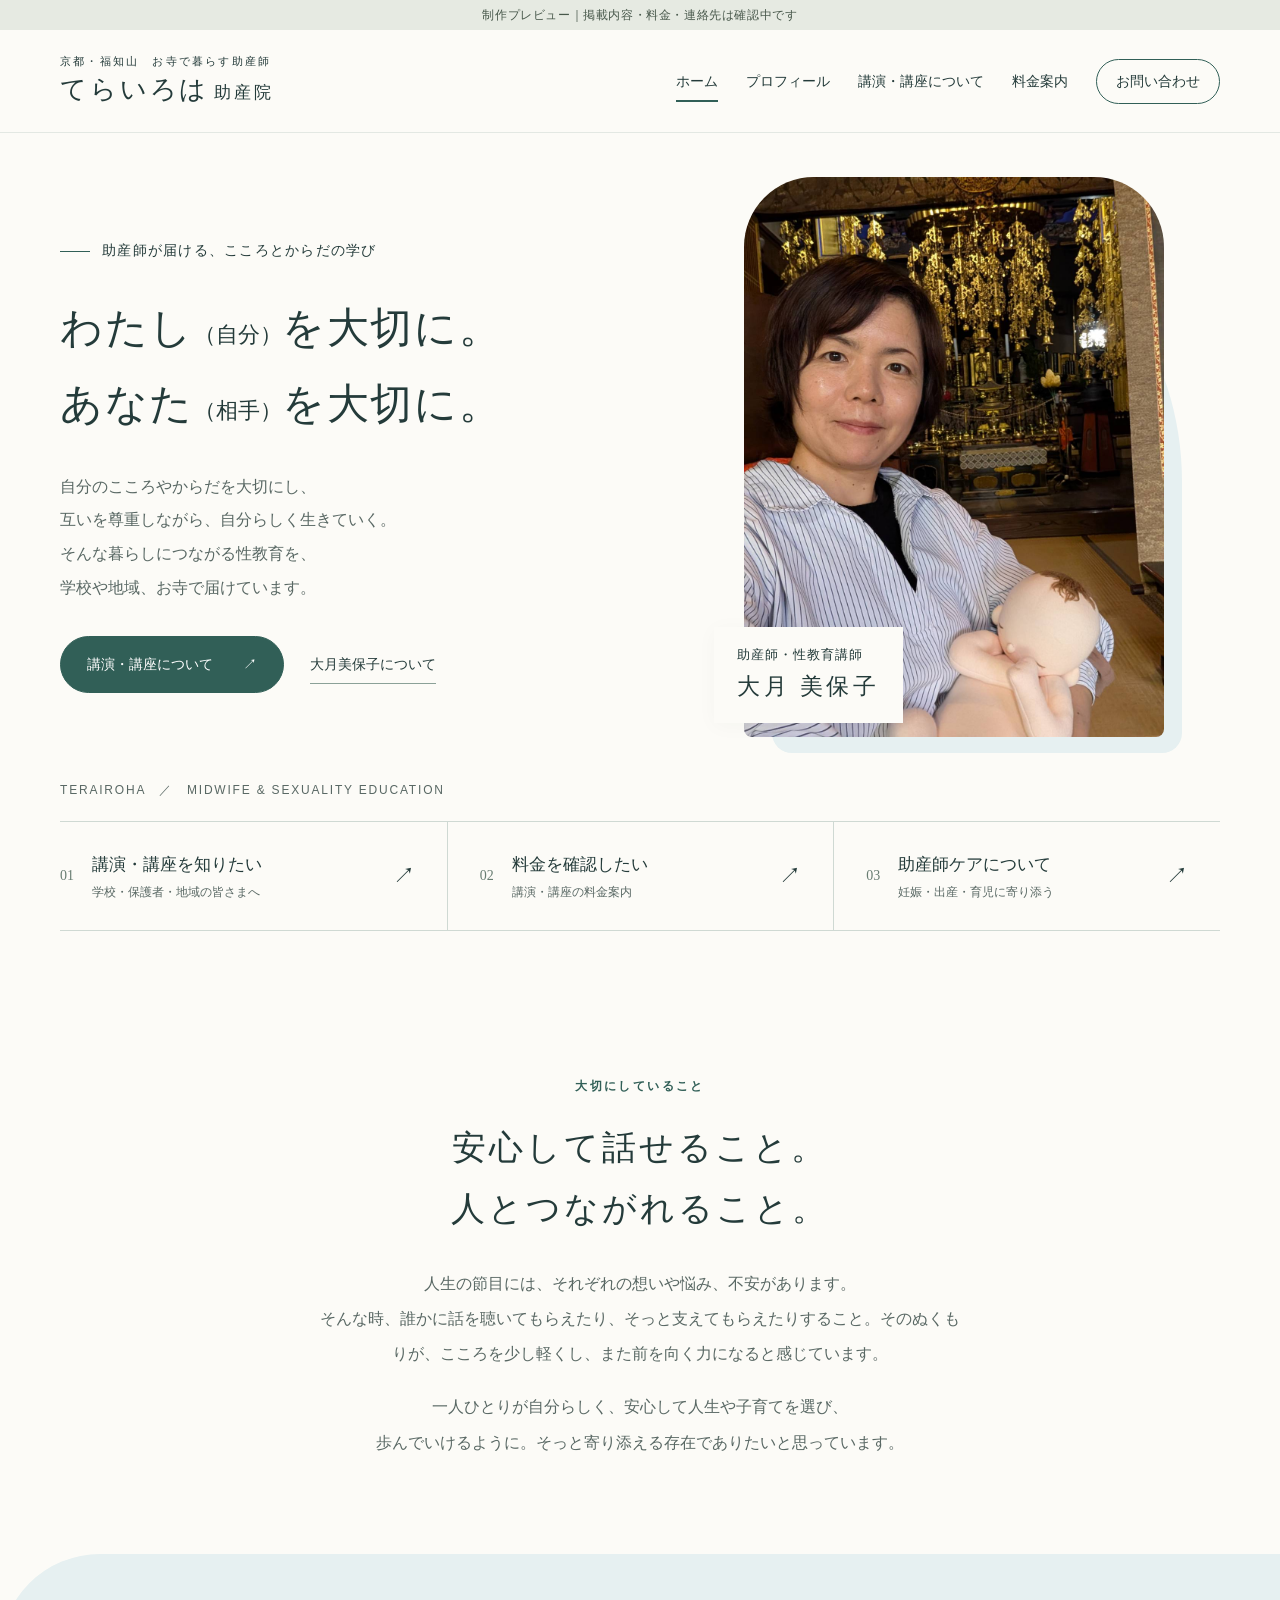
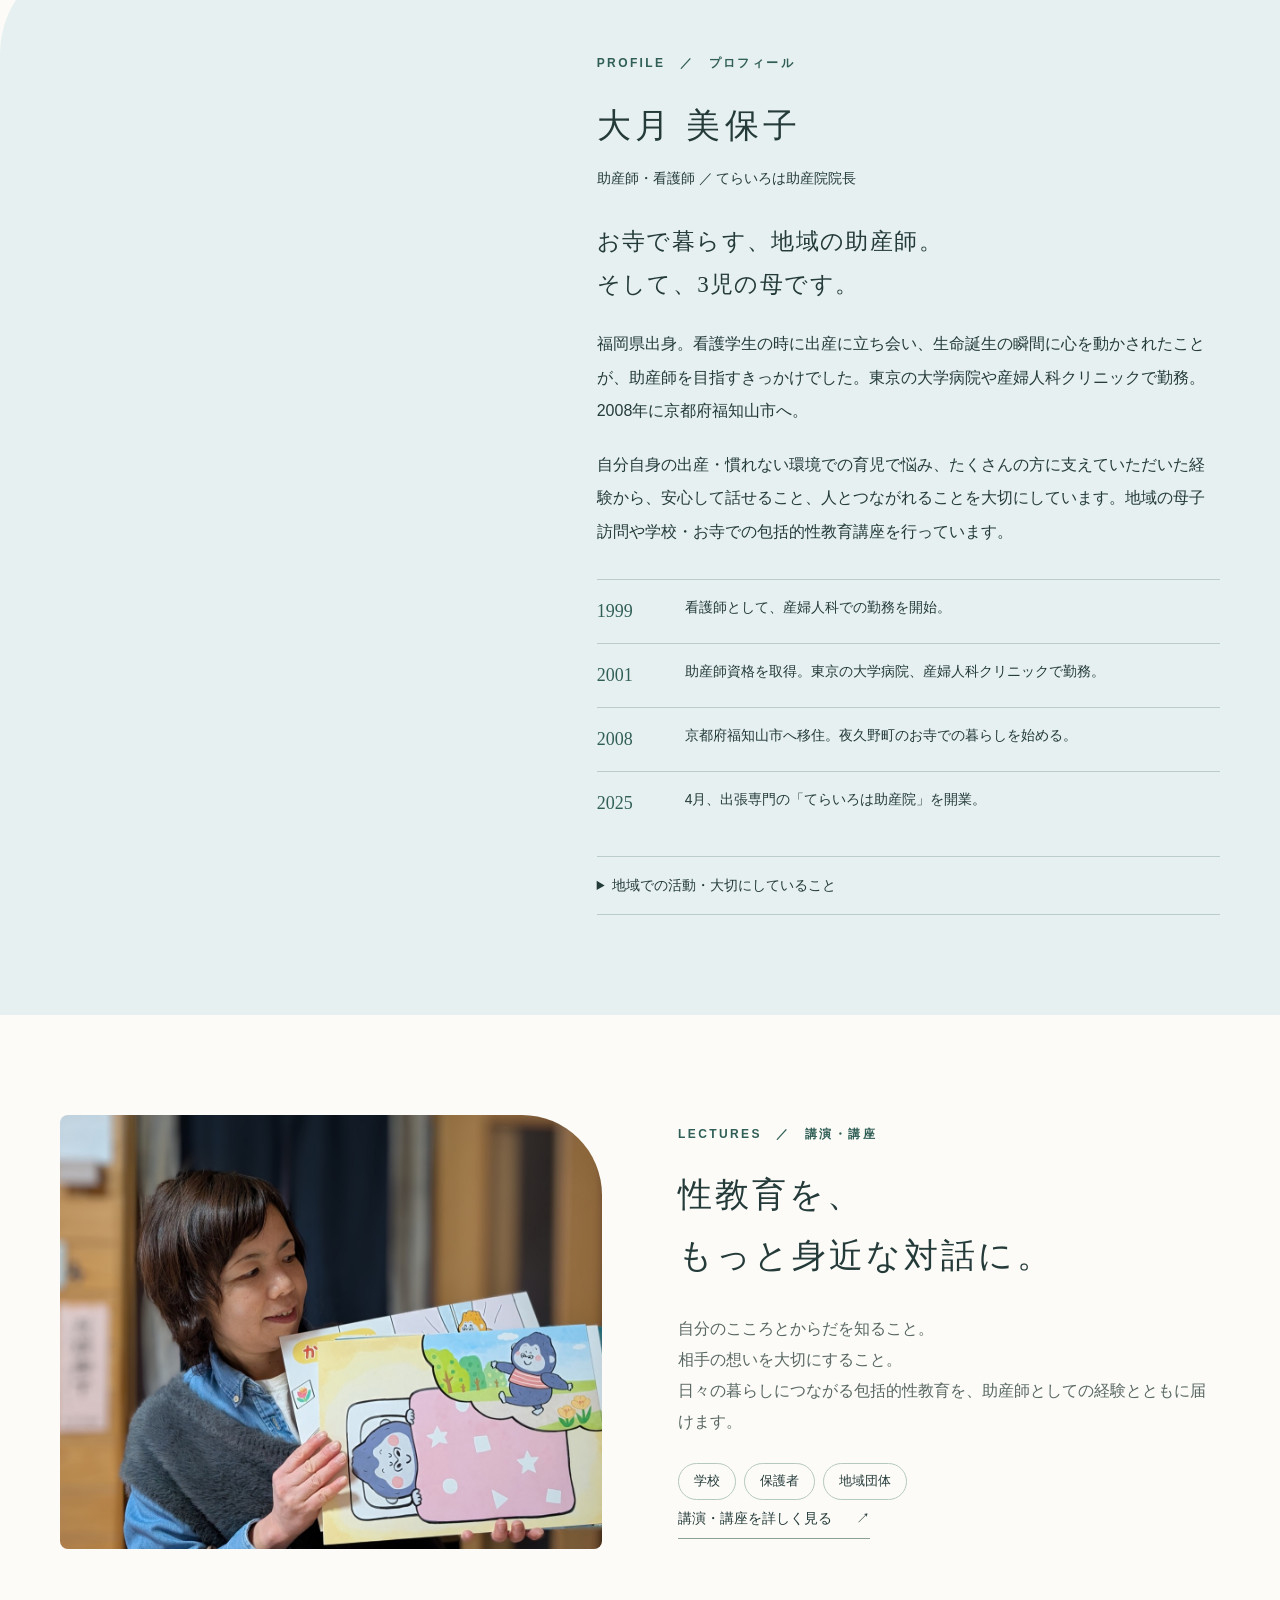
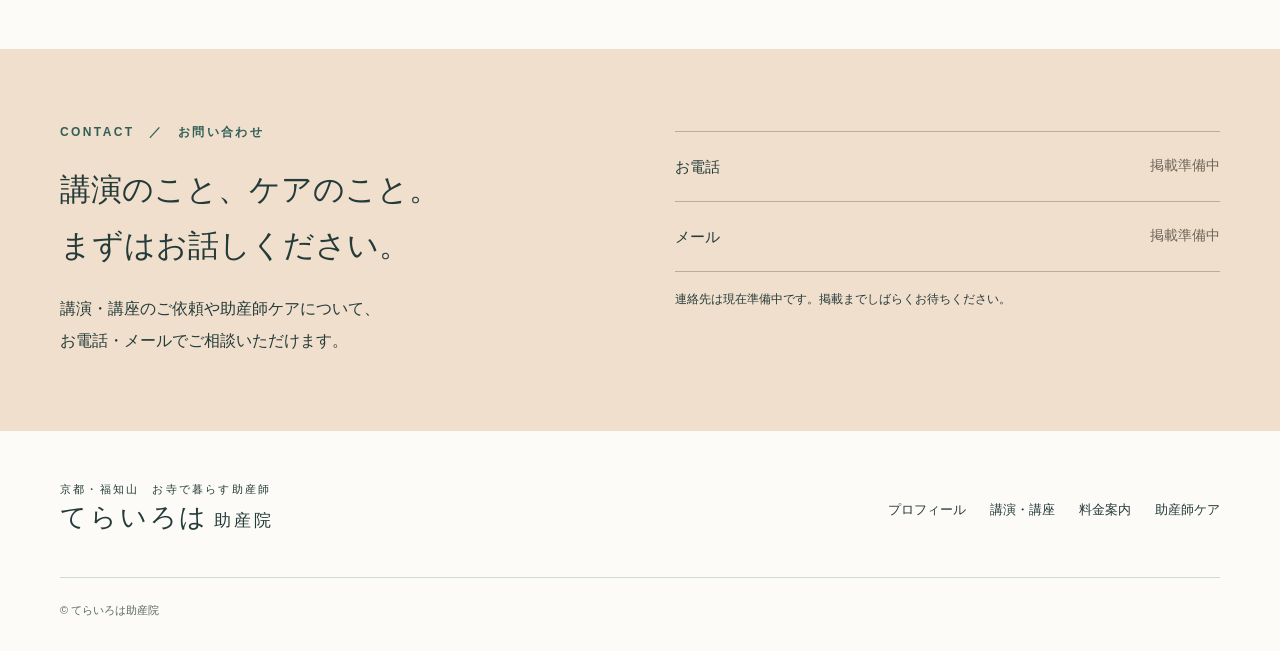
==== commit 7bada1e6: "fix: swap profile and education lecture photos" ====
--- a/index.html
+++ b/index.html
@@ -1,11 +1,11 @@
 <!doctype html>
-<html lang="ja"><head><meta charset="UTF-8"><meta name="viewport" content="width=device-width,initial-scale=1"><meta name="robots" content="noindex,nofollow"><title>てらいろは助産院｜大月美保子・性教育の講演と講座</title><meta name="description" content="京都府福知山市で活動する助産師・大月美保子。包括的性教育を通して、自分のこころとからだを大切にし、互いを尊重する学びを届けます。"><link rel="icon" type="image/svg+xml" href="data:image/svg+xml,%3Csvg xmlns='http://www.w3.org/2000/svg' viewBox='0 0 64 64'%3E%3Crect width='64' height='64' rx='32' fill='%23315f57'/%3E%3Ctext x='32' y='44' text-anchor='middle' font-family='serif' font-size='43' fill='%23fcfbf7'%3Eい%3C/text%3E%3C/svg%3E"><link rel="stylesheet" href="style.css?v=20260928"><script src="site.js" defer></script></head><body>
+<html lang="ja"><head><meta charset="UTF-8"><meta name="viewport" content="width=device-width,initial-scale=1"><meta name="robots" content="noindex,nofollow"><title>てらいろは助産院｜大月美保子・性教育の講演と講座</title><meta name="description" content="京都府福知山市で活動する助産師・大月美保子。包括的性教育を通して、自分のこころとからだを大切にし、互いを尊重する学びを届けます。"><link rel="icon" type="image/svg+xml" href="data:image/svg+xml,%3Csvg xmlns='http://www.w3.org/2000/svg' viewBox='0 0 64 64'%3E%3Crect width='64' height='64' rx='32' fill='%23315f57'/%3E%3Ctext x='32' y='44' text-anchor='middle' font-family='serif' font-size='43' fill='%23fcfbf7'%3Eい%3C/text%3E%3C/svg%3E"><link rel="stylesheet" href="style.css?v=20260928b"><script src="site.js" defer></script></head><body>
 <a class="skip-link" href="#main">本文へ移動</a><div class="draft-strip">制作プレビュー｜掲載内容・料金・連絡先は確認中です</div>
 <header class="site-header"><div class="header-inner wrap"><a class="brand" href="./" aria-label="てらいろは助産院 ホーム"><small>京都・福知山　お寺で暮らす助産師</small><strong>てらいろは<span>助産院</span></strong></a><button class="menu-toggle" type="button" aria-label="メニューを開く" aria-expanded="false" aria-controls="main-navigation"><i></i><i></i><span>MENU</span></button><nav class="main-nav" id="main-navigation" aria-label="メインメニュー"><a href="./" aria-current="page">ホーム</a><a href="./#profile">プロフィール</a><a href="lectures/">講演・講座について</a><a href="fees/">料金案内</a><a class="nav-contact" href="#contact">お問い合わせ</a></nav></div></header>
 <main id="main"><section class="hero wrap"><div class="hero-grid"><div class="hero-copy"><div class="hero-kicker">助産師が届ける、こころとからだの学び</div><h1><span>わたし<small>（自分）</small>を大切に。</span><span>あなた<small>（相手）</small>を大切に。</span></h1><p>自分のこころやからだを大切にし、<br>互いを尊重しながら、自分らしく生きていく。<br>そんな暮らしにつながる性教育を、<br>学校や地域、お寺で届けています。</p><div class="hero-actions"><a class="button" href="lectures/">講演・講座について <span aria-hidden="true">↗</span></a><a class="text-link" href="#profile">大月美保子について</a></div></div><figure class="hero-visual"><img src="assets/mihoko-portrait.jpg" width="1108" height="1477" alt="お寺の本堂で赤ちゃんの人形を抱く大月美保子" fetchpriority="high"><figcaption class="photo-note">助産師・性教育講師<strong>大月 美保子</strong></figcaption></figure></div><p class="hero-bottom">TERAIROHA　／　MIDWIFE &amp; SEXUALITY EDUCATION</p>
 <nav class="quick-links" aria-label="目的から探す"><a class="quick-link" href="lectures/"><span class="number">01</span><span><strong>講演・講座を知りたい</strong><small>学校・保護者・地域の皆さまへ</small></span><span class="arrow" aria-hidden="true">↗</span></a><a class="quick-link" href="fees/"><span class="number">02</span><span><strong>料金を確認したい</strong><small>講演・講座の料金案内</small></span><span class="arrow" aria-hidden="true">↗</span></a><a class="quick-link" href="fees/#care"><span class="number">03</span><span><strong>助産師ケアについて</strong><small>妊娠・出産・育児に寄り添う</small></span><span class="arrow" aria-hidden="true">↗</span></a></nav></section>
 <section class="intro wrap"><span class="eyebrow">大切にしていること</span><h2 class="section-title">安心して話せること。<br>人とつながれること。</h2><p>人生の節目には、それぞれの想いや悩み、不安があります。<br>そんな時、誰かに話を聴いてもらえたり、そっと支えてもらえたりすること。そのぬくもりが、こころを少し軽くし、また前を向く力になると感じています。</p><p>一人ひとりが自分らしく、安心して人生や子育てを選び、<br>歩んでいけるように。そっと寄り添える存在でありたいと思っています。</p></section>
-<section class="section profile-section" id="profile"><div class="profile-grid wrap"><figure class="profile-image"><img src="assets/school-lecture.jpg" width="1600" height="1200" alt="学校で「同意をとる」をテーマに講座を行う様子" loading="lazy"><figcaption class="caption">学校での包括的性教育講座の様子。</figcaption></figure><div class="profile-copy"><span class="eyebrow">PROFILE　／　プロフィール</span><h2 class="profile-name">大月 美保子</h2><div class="role">助産師・看護師 ／ てらいろは助産院院長</div><h3 class="quote">お寺で暮らす、地域の助産師。<br>そして、3児の母です。</h3><p>福岡県出身。看護学生の時に出産に立ち会い、生命誕生の瞬間に心を動かされたことが、助産師を目指すきっかけでした。東京の大学病院や産婦人科クリニックで勤務。2008年に京都府福知山市へ。</p><p>自分自身の出産・慣れない環境での育児で悩み、たくさんの方に支えていただいた経験から、安心して話せること、人とつながれることを大切にしています。地域の母子訪問や学校・お寺での包括的性教育講座を行っています。</p><ol class="timeline"><li><time>1999</time><span>看護師として、産婦人科での勤務を開始。</span></li><li><time>2001</time><span>助産師資格を取得。東京の大学病院、産婦人科クリニックで勤務。</span></li><li><time>2008</time><span>京都府福知山市へ移住。夜久野町のお寺での暮らしを始める。</span></li><li><time>2025</time><span>4月、出張専門の「てらいろは助産院」を開業。</span></li></ol><details class="profile-details"><summary>地域での活動・大切にしていること</summary><ul class="profile-activities"><li>京都府助産師会　性教育チームメンバー</li><li>ユースクリニック「みんなの保健室〜にじラボ〜」副代表</li></ul><p>包括的性教育をSRHR（性と生殖に関する健康と権利）の視点から、誰もが自分らしく暮らせるように、対話を重ねています。</p></details></div></div></section>
+<section class="section profile-section" id="profile"><div class="profile-grid wrap"><figure class="profile-image"><img src="assets/university-dialogue.jpg" width="1319" height="1600" alt="大学生への性教育で参加者と対話する様子" loading="lazy"><figcaption class="caption">大学生への性教育で、参加者と対話する様子。</figcaption></figure><div class="profile-copy"><span class="eyebrow">PROFILE　／　プロフィール</span><h2 class="profile-name">大月 美保子</h2><div class="role">助産師・看護師 ／ てらいろは助産院院長</div><h3 class="quote">お寺で暮らす、地域の助産師。<br>そして、3児の母です。</h3><p>福岡県出身。看護学生の時に出産に立ち会い、生命誕生の瞬間に心を動かされたことが、助産師を目指すきっかけでした。東京の大学病院や産婦人科クリニックで勤務。2008年に京都府福知山市へ。</p><p>自分自身の出産・慣れない環境での育児で悩み、たくさんの方に支えていただいた経験から、安心して話せること、人とつながれることを大切にしています。地域の母子訪問や学校・お寺での包括的性教育講座を行っています。</p><ol class="timeline"><li><time>1999</time><span>看護師として、産婦人科での勤務を開始。</span></li><li><time>2001</time><span>助産師資格を取得。東京の大学病院、産婦人科クリニックで勤務。</span></li><li><time>2008</time><span>京都府福知山市へ移住。夜久野町のお寺での暮らしを始める。</span></li><li><time>2025</time><span>4月、出張専門の「てらいろは助産院」を開業。</span></li></ol><details class="profile-details"><summary>地域での活動・大切にしていること</summary><ul class="profile-activities"><li>京都府助産師会　性教育チームメンバー</li><li>ユースクリニック「みんなの保健室〜にじラボ〜」副代表</li></ul><p>包括的性教育をSRHR（性と生殖に関する健康と権利）の視点から、誰もが自分らしく暮らせるように、対話を重ねています。</p></details></div></div></section>
 <section class="section wrap"><div class="feature"><figure class="feature-photo"><img src="assets/kamishibai.jpg" width="1600" height="968" alt="紙芝居を使って伝える大月美保子" loading="lazy"></figure><div class="feature-copy"><span class="eyebrow">LECTURES　／　講演・講座</span><h2 class="section-title">性教育を、<br>もっと身近な対話に。</h2><p>自分のこころとからだを知ること。<br>相手の想いを大切にすること。<br>日々の暮らしにつながる包括的性教育を、助産師としての経験とともに届けます。</p><div class="pill-row"><span class="pill">学校</span><span class="pill">保護者</span><span class="pill">地域団体</span></div><a class="text-link" href="lectures/">講演・講座を詳しく見る <span aria-hidden="true">↗</span></a></div></div></section>
 </main><section class="contact-section" id="contact" aria-labelledby="contact-title"><div class="contact-grid wrap"><div><span class="eyebrow">CONTACT　／　お問い合わせ</span><h2 id="contact-title">講演のこと、ケアのこと。<br>まずはお話しください。</h2><p>講演・講座のご依頼や助産師ケアについて、<br>お電話・メールでご相談いただけます。</p></div><div><div class="contact-lines"><div class="contact-line"><span>お電話</span><span>掲載準備中</span></div><div class="contact-line"><span>メール</span><span>掲載準備中</span></div></div><p class="contact-note">連絡先は現在準備中です。掲載までしばらくお待ちください。</p></div></div></section>
 <footer class="site-footer wrap"><div class="footer-top"><a class="brand" href="./"><small>京都・福知山　お寺で暮らす助産師</small><strong>てらいろは<span>助産院</span></strong></a><nav class="footer-links" aria-label="フッターメニュー"><a href="./#profile">プロフィール</a><a href="lectures/">講演・講座</a><a href="fees/">料金案内</a><a href="fees/#care">助産師ケア</a></nav></div><p class="copyright">© てらいろは助産院</p></footer></body></html>
--- a/style.css
+++ b/style.css
@@ -21,7 +21,7 @@
 .hero h1 small{font-size:.52em;font-weight:inherit;letter-spacing:0}
 .hero-visual{max-width:440px;margin-inline:auto}
 .hero-visual img{height:auto;aspect-ratio:3/4;object-position:center;border-radius:70px 70px 8px 8px}
-.profile-image img{height:auto;aspect-ratio:4/3;object-position:center;border-radius:8px 8px 55px 8px}
+.profile-image img{height:auto;aspect-ratio:4/3;object-position:center top;border-radius:8px 8px 55px 8px}
 .profile-activities{padding-left:1.3em;margin:15px 0;font-size:16px;line-height:2}
 .profile-activities li+li{margin-top:8px}
 .care-photo{height:auto;aspect-ratio:4/3;object-position:center}
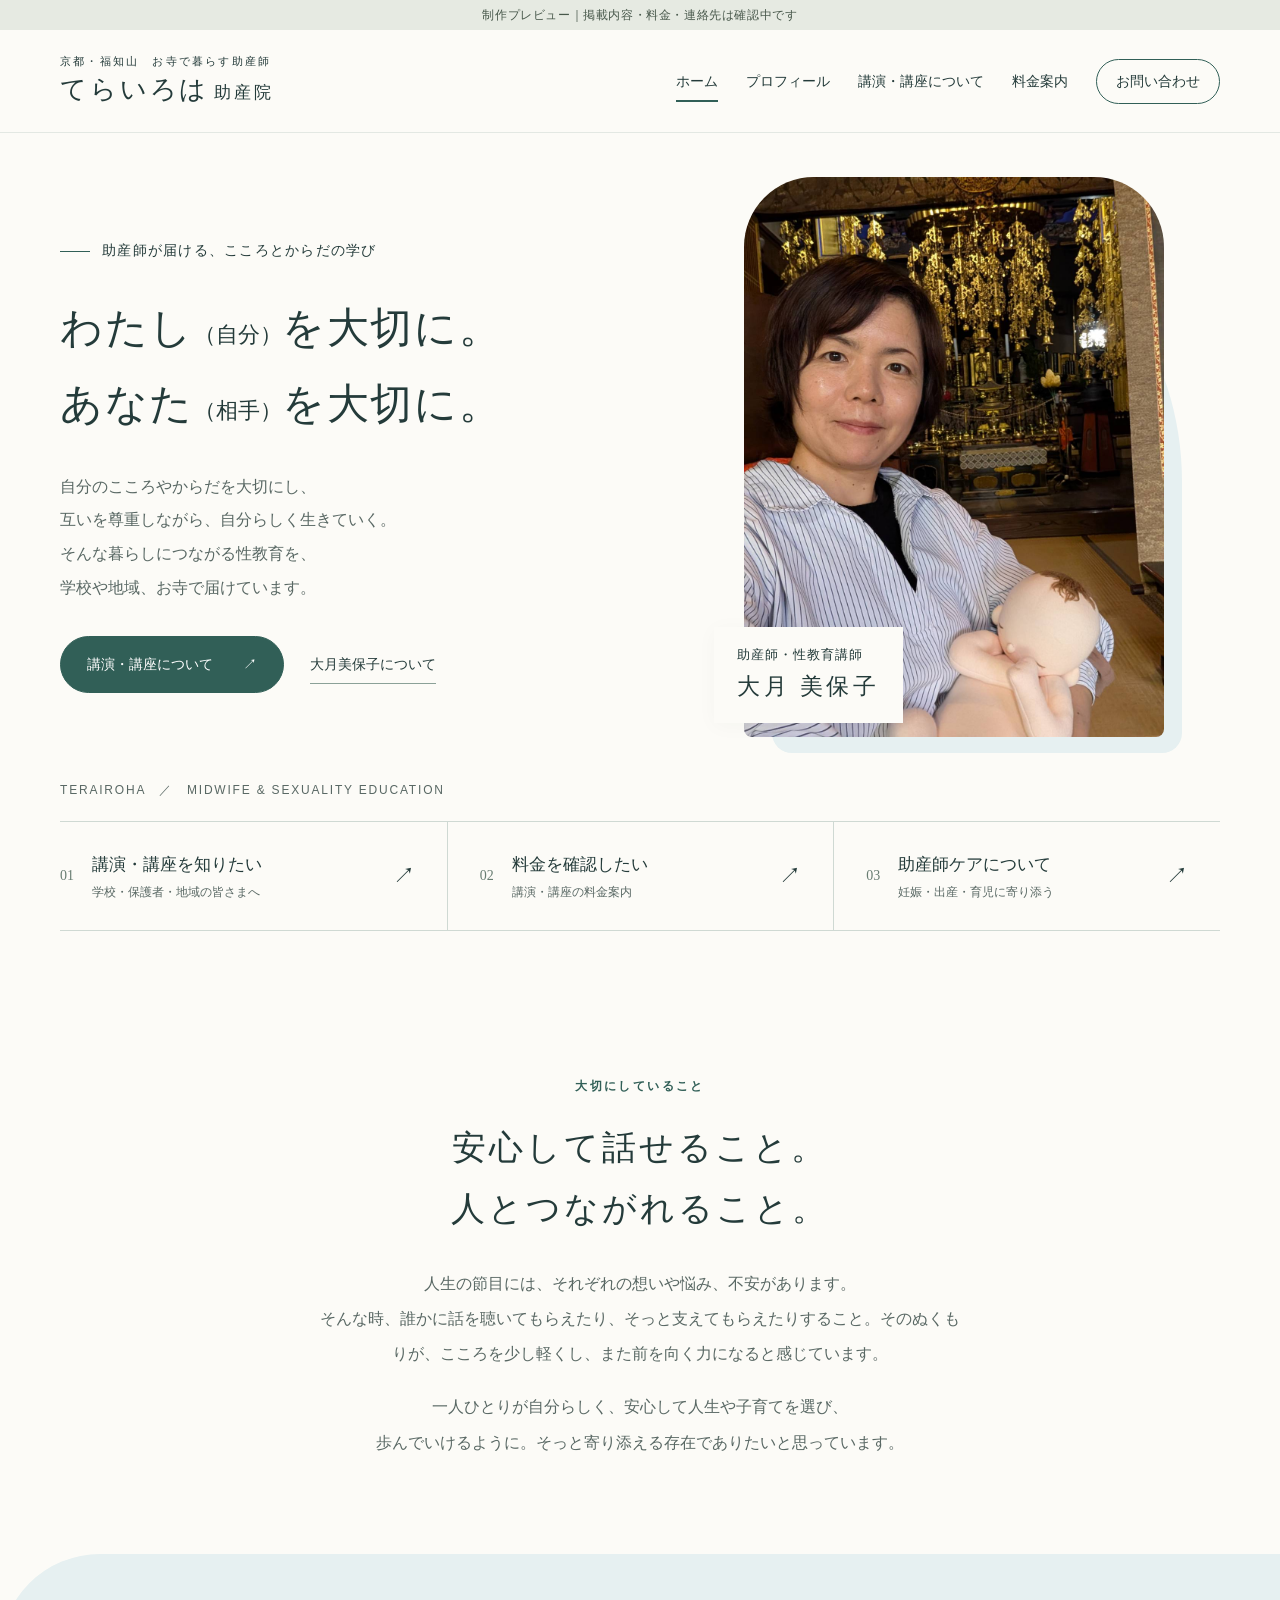
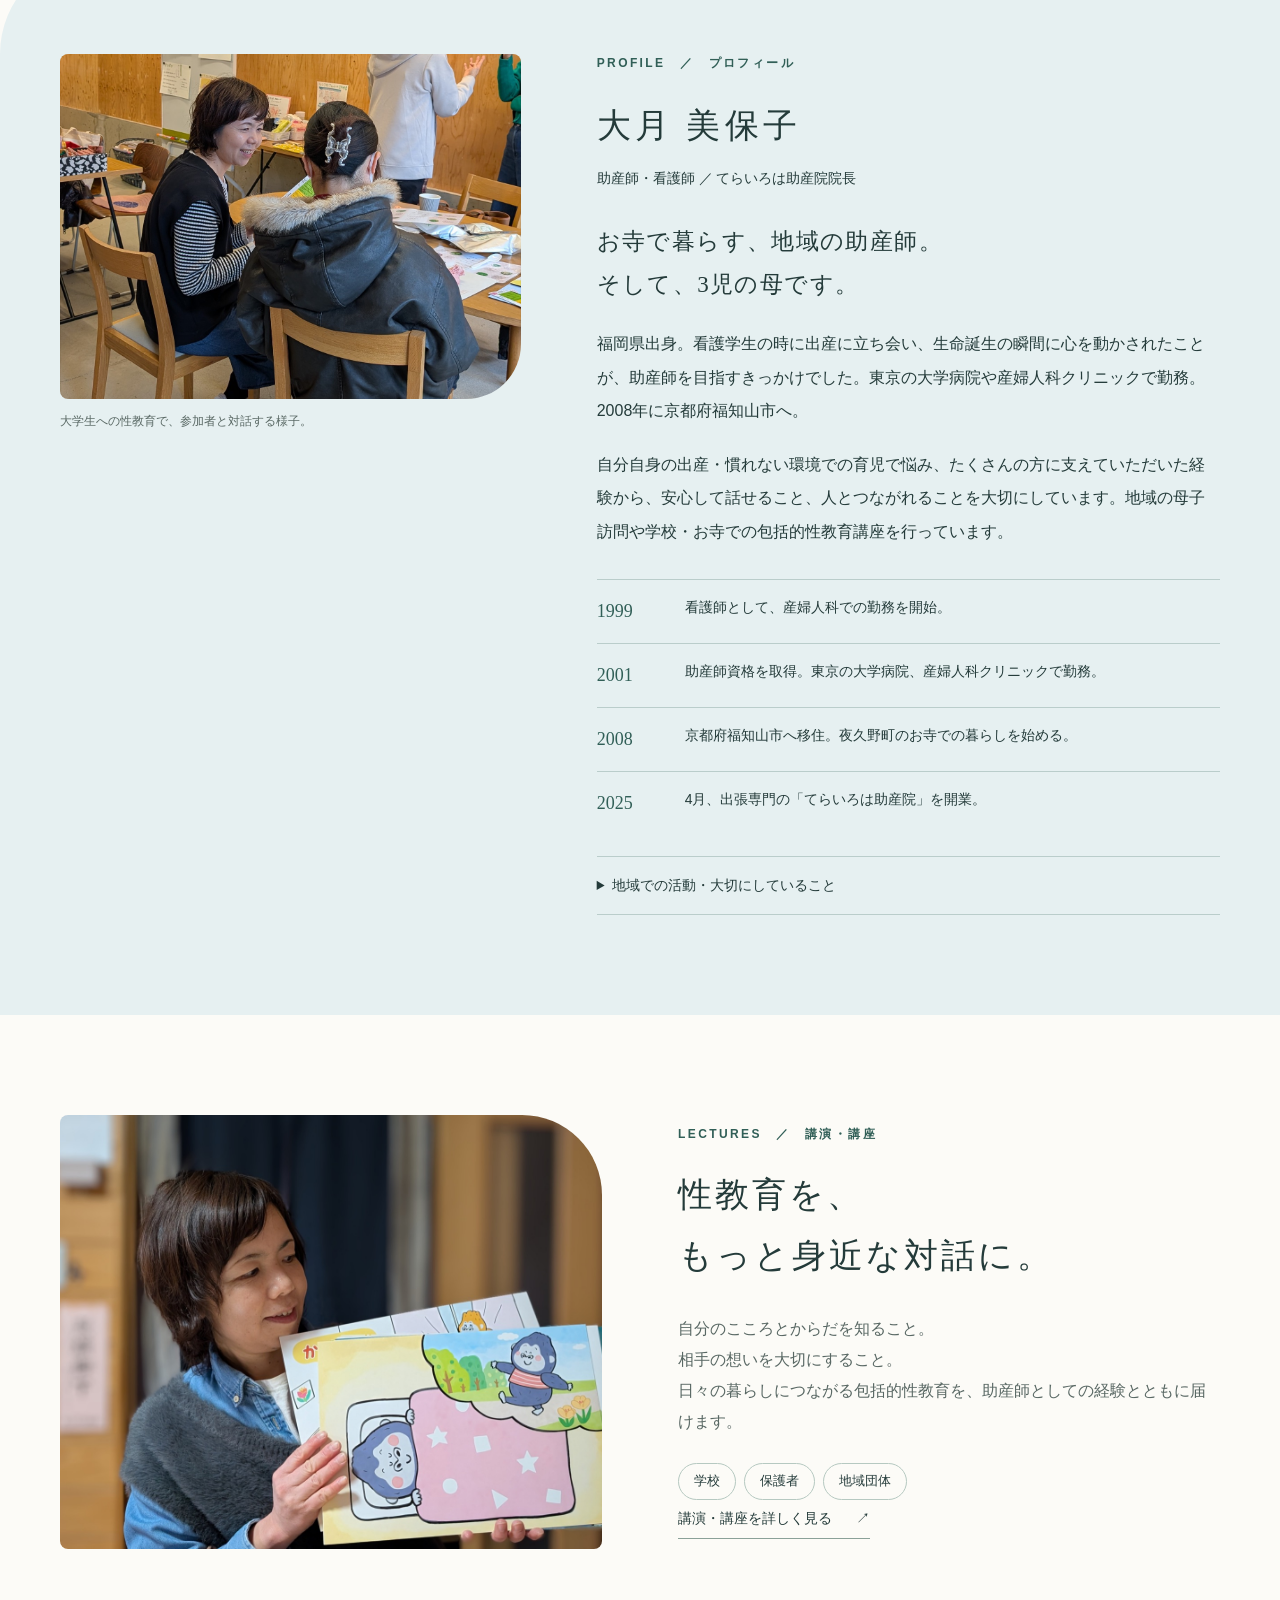
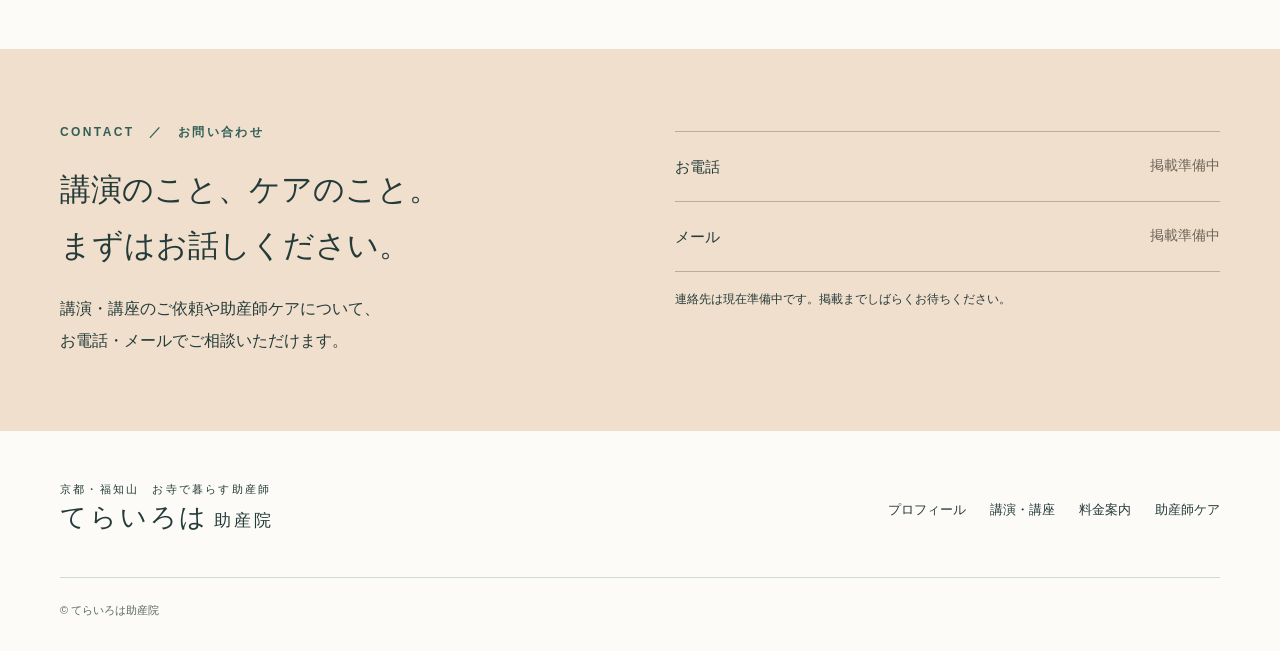
==== commit 77c8e641: "fix: clarify lecture request heading hierarchy" ====
--- a/index.html
+++ b/index.html
@@ -1,5 +1,5 @@
 <!doctype html>
-<html lang="ja"><head><meta charset="UTF-8"><meta name="viewport" content="width=device-width,initial-scale=1"><meta name="robots" content="noindex,nofollow"><title>てらいろは助産院｜大月美保子・性教育の講演と講座</title><meta name="description" content="京都府福知山市で活動する助産師・大月美保子。包括的性教育を通して、自分のこころとからだを大切にし、互いを尊重する学びを届けます。"><link rel="icon" type="image/svg+xml" href="data:image/svg+xml,%3Csvg xmlns='http://www.w3.org/2000/svg' viewBox='0 0 64 64'%3E%3Crect width='64' height='64' rx='32' fill='%23315f57'/%3E%3Ctext x='32' y='44' text-anchor='middle' font-family='serif' font-size='43' fill='%23fcfbf7'%3Eい%3C/text%3E%3C/svg%3E"><link rel="stylesheet" href="style.css?v=20260928b"><script src="site.js" defer></script></head><body>
+<html lang="ja"><head><meta charset="UTF-8"><meta name="viewport" content="width=device-width,initial-scale=1"><meta name="robots" content="noindex,nofollow"><title>てらいろは助産院｜大月美保子・性教育の講演と講座</title><meta name="description" content="京都府福知山市で活動する助産師・大月美保子。包括的性教育を通して、自分のこころとからだを大切にし、互いを尊重する学びを届けます。"><link rel="icon" type="image/svg+xml" href="data:image/svg+xml,%3Csvg xmlns='http://www.w3.org/2000/svg' viewBox='0 0 64 64'%3E%3Crect width='64' height='64' rx='32' fill='%23315f57'/%3E%3Ctext x='32' y='44' text-anchor='middle' font-family='serif' font-size='43' fill='%23fcfbf7'%3Eい%3C/text%3E%3C/svg%3E"><link rel="stylesheet" href="style.css?v=20260928c"><script src="site.js" defer></script></head><body>
 <a class="skip-link" href="#main">本文へ移動</a><div class="draft-strip">制作プレビュー｜掲載内容・料金・連絡先は確認中です</div>
 <header class="site-header"><div class="header-inner wrap"><a class="brand" href="./" aria-label="てらいろは助産院 ホーム"><small>京都・福知山　お寺で暮らす助産師</small><strong>てらいろは<span>助産院</span></strong></a><button class="menu-toggle" type="button" aria-label="メニューを開く" aria-expanded="false" aria-controls="main-navigation"><i></i><i></i><span>MENU</span></button><nav class="main-nav" id="main-navigation" aria-label="メインメニュー"><a href="./" aria-current="page">ホーム</a><a href="./#profile">プロフィール</a><a href="lectures/">講演・講座について</a><a href="fees/">料金案内</a><a class="nav-contact" href="#contact">お問い合わせ</a></nav></div></header>
 <main id="main"><section class="hero wrap"><div class="hero-grid"><div class="hero-copy"><div class="hero-kicker">助産師が届ける、こころとからだの学び</div><h1><span>わたし<small>（自分）</small>を大切に。</span><span>あなた<small>（相手）</small>を大切に。</span></h1><p>自分のこころやからだを大切にし、<br>互いを尊重しながら、自分らしく生きていく。<br>そんな暮らしにつながる性教育を、<br>学校や地域、お寺で届けています。</p><div class="hero-actions"><a class="button" href="lectures/">講演・講座について <span aria-hidden="true">↗</span></a><a class="text-link" href="#profile">大月美保子について</a></div></div><figure class="hero-visual"><img src="assets/mihoko-portrait.jpg" width="1108" height="1477" alt="お寺の本堂で赤ちゃんの人形を抱く大月美保子" fetchpriority="high"><figcaption class="photo-note">助産師・性教育講師<strong>大月 美保子</strong></figcaption></figure></div><p class="hero-bottom">TERAIROHA　／　MIDWIFE &amp; SEXUALITY EDUCATION</p>
--- a/style.css
+++ b/style.css
@@ -32,3 +32,9 @@
 .activity-gallery figcaption{font-family:var(--serif);font-size:22px;line-height:1.8;margin-top:15px}
 .activity-gallery figcaption span{display:block;font-family:var(--sans);font-size:14px;color:var(--muted);margin-top:4px}
 @media(max-width:760px){.hero h1{font-size:clamp(25px,6.5vw,42px)}.hero-copy>p br{display:none}.hero-visual{max-width:380px}.hero-visual img{border-radius:55px 55px 8px 8px}.activity-gallery{grid-template-columns:1fr;gap:30px;margin-top:25px}.activity-gallery figcaption{font-size:21px}.activity-gallery img{border-radius:7px 35px 7px 7px}}
+
+/* Preserve the requested title, lead, and body size hierarchy. */
+.lecture-request{--request-title-size:34px}
+.lecture-request .section-title{font-size:var(--request-title-size);margin-bottom:18px}
+.lecture-request-lead{font-family:var(--serif);font-size:calc((var(--request-title-size) + 16px)/2);line-height:1.8;letter-spacing:.06em;margin-bottom:20px}
+@media(max-width:760px){.lecture-request{--request-title-size:clamp(23px,6.9vw,27px)}}
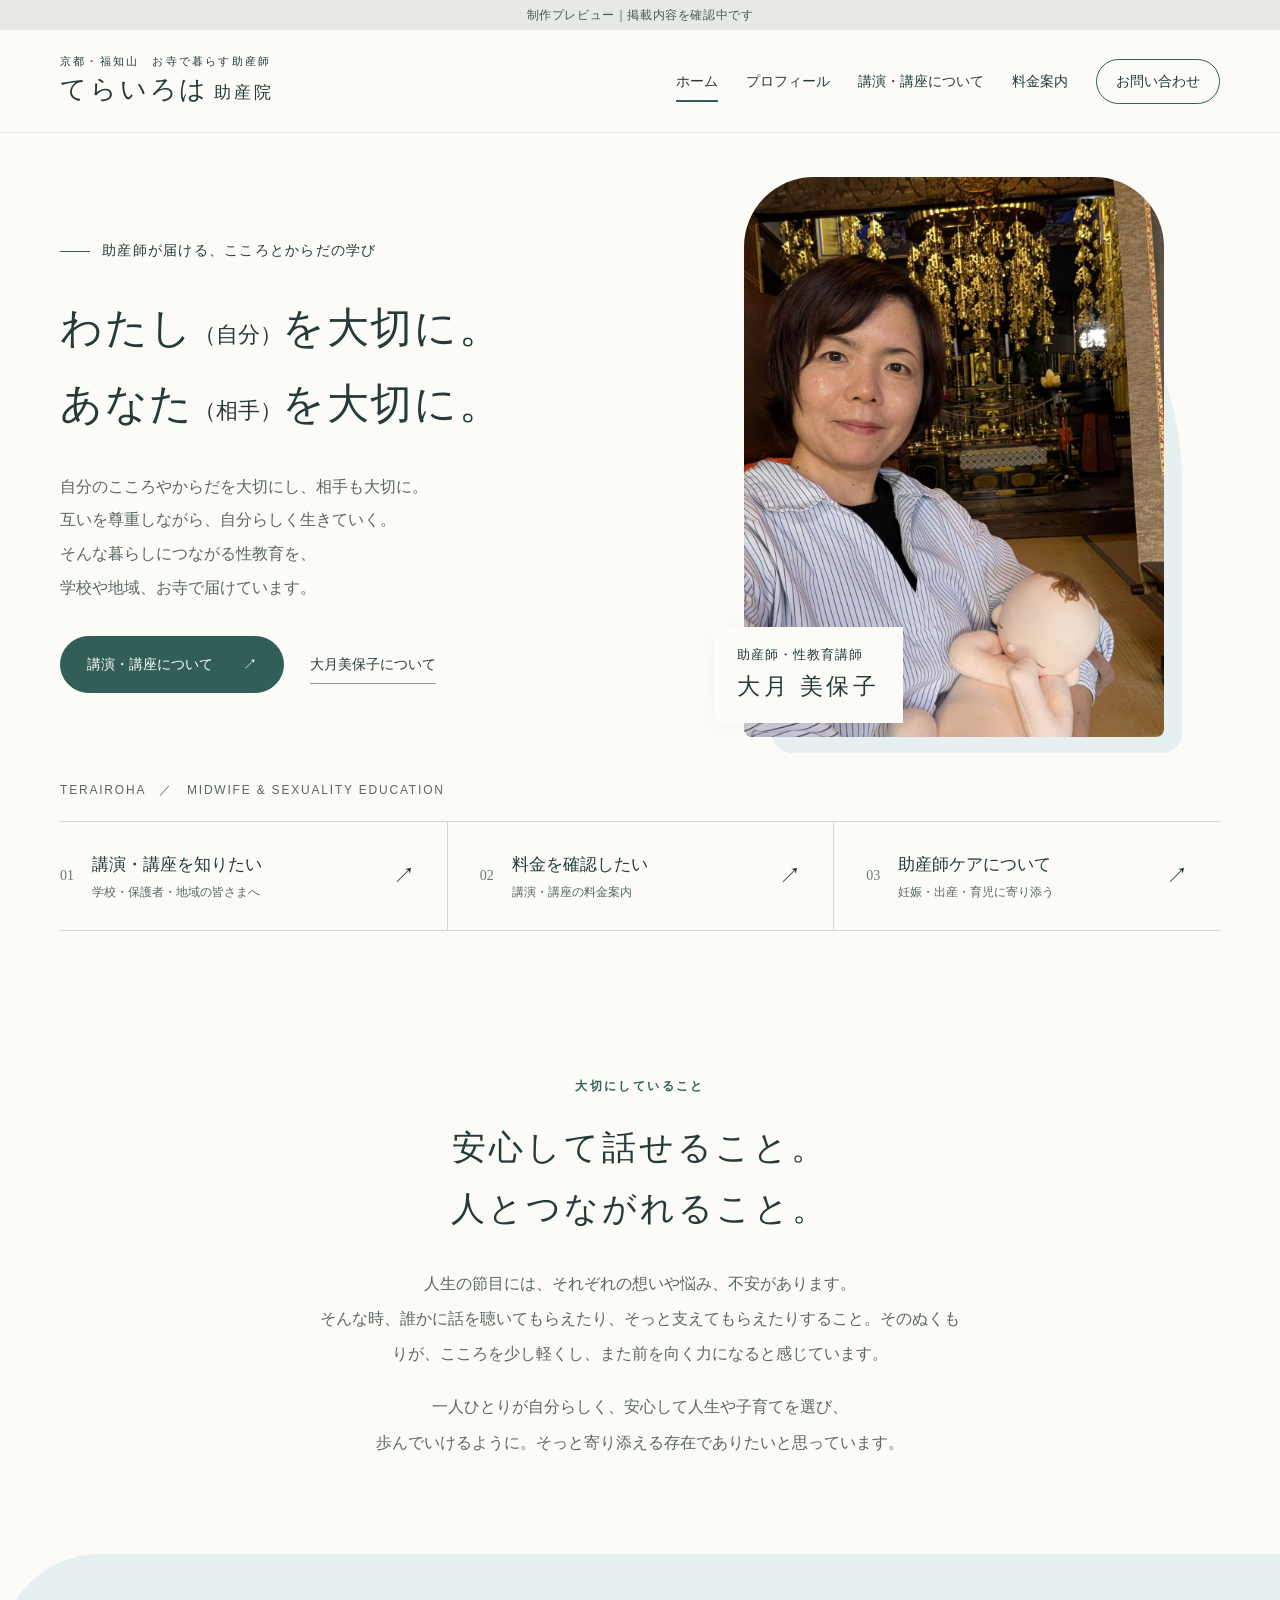
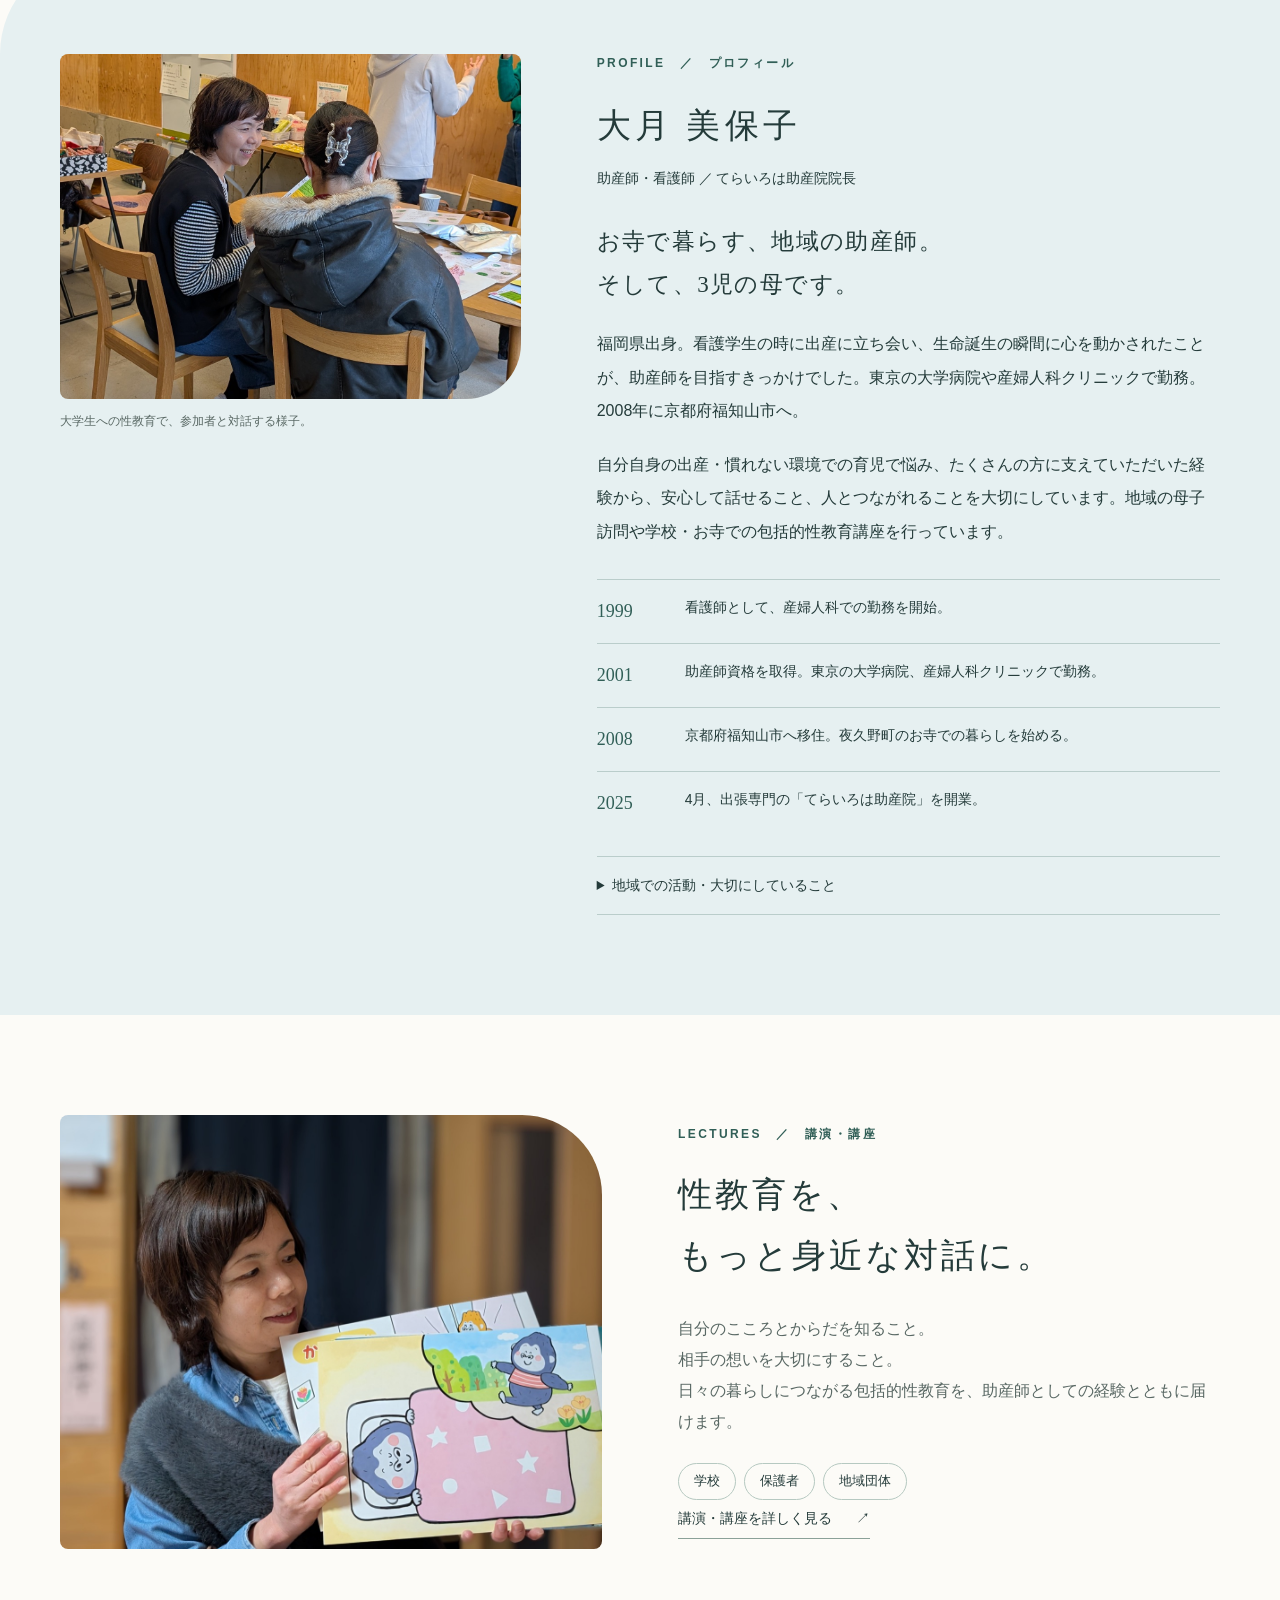
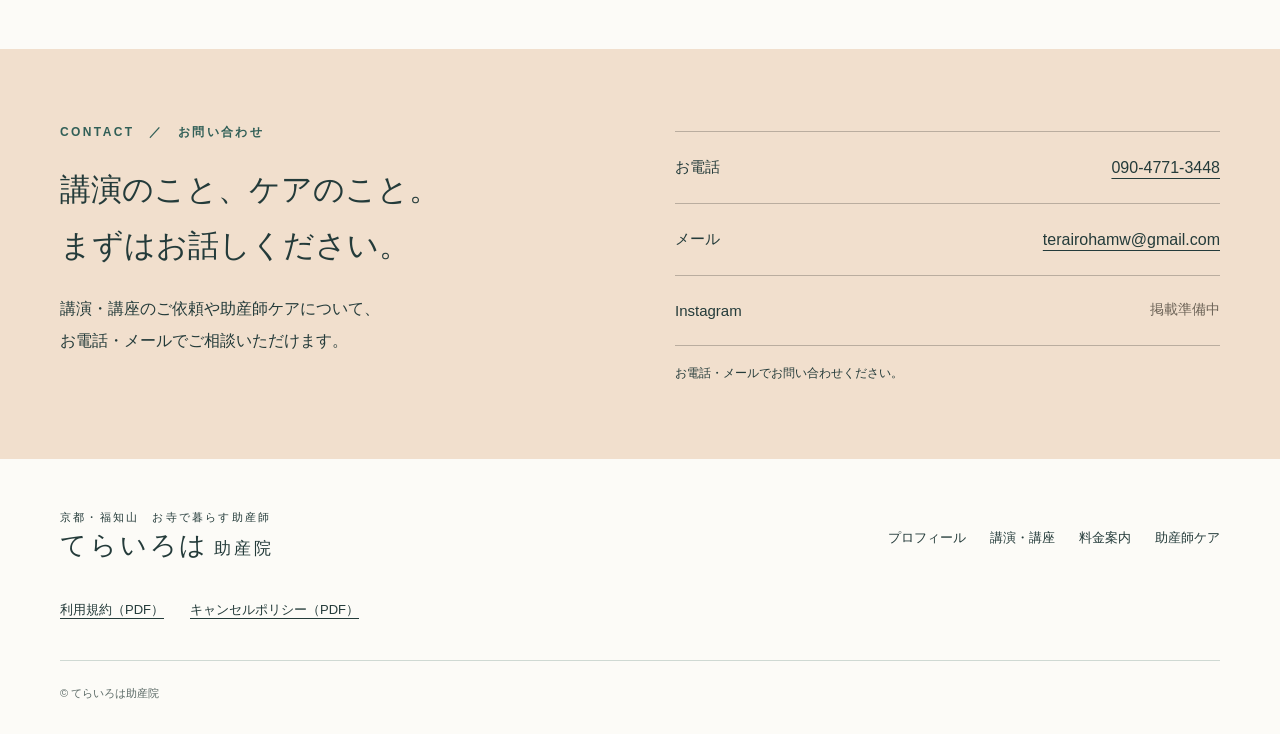
==== commit 9a94d0b9: "feat: apply November feedback and add policy PDFs" ====
--- a/index.html
+++ b/index.html
@@ -1,11 +1,11 @@
 <!doctype html>
-<html lang="ja"><head><meta charset="UTF-8"><meta name="viewport" content="width=device-width,initial-scale=1"><meta name="robots" content="noindex,nofollow"><title>てらいろは助産院｜大月美保子・性教育の講演と講座</title><meta name="description" content="京都府福知山市で活動する助産師・大月美保子。包括的性教育を通して、自分のこころとからだを大切にし、互いを尊重する学びを届けます。"><link rel="icon" type="image/svg+xml" href="data:image/svg+xml,%3Csvg xmlns='http://www.w3.org/2000/svg' viewBox='0 0 64 64'%3E%3Crect width='64' height='64' rx='32' fill='%23315f57'/%3E%3Ctext x='32' y='44' text-anchor='middle' font-family='serif' font-size='43' fill='%23fcfbf7'%3Eい%3C/text%3E%3C/svg%3E"><link rel="stylesheet" href="style.css?v=20260928c"><script src="site.js" defer></script></head><body>
-<a class="skip-link" href="#main">本文へ移動</a><div class="draft-strip">制作プレビュー｜掲載内容・料金・連絡先は確認中です</div>
+<html lang="ja"><head><meta charset="UTF-8"><meta name="viewport" content="width=device-width,initial-scale=1"><meta name="robots" content="noindex,nofollow"><title>てらいろは助産院｜大月美保子・性教育の講演と講座</title><meta name="description" content="京都府福知山市で活動する助産師・大月美保子。包括的性教育を通して、自分のこころとからだを大切にし、互いを尊重する学びを届けます。"><link rel="icon" type="image/svg+xml" href="data:image/svg+xml,%3Csvg xmlns='http://www.w3.org/2000/svg' viewBox='0 0 64 64'%3E%3Crect width='64' height='64' rx='32' fill='%23315f57'/%3E%3Ctext x='32' y='44' text-anchor='middle' font-family='serif' font-size='43' fill='%23fcfbf7'%3Eい%3C/text%3E%3C/svg%3E"><link rel="stylesheet" href="style.css?v=20261117a"><script src="site.js" defer></script></head><body>
+<a class="skip-link" href="#main">本文へ移動</a><div class="draft-strip">制作プレビュー｜掲載内容を確認中です</div>
 <header class="site-header"><div class="header-inner wrap"><a class="brand" href="./" aria-label="てらいろは助産院 ホーム"><small>京都・福知山　お寺で暮らす助産師</small><strong>てらいろは<span>助産院</span></strong></a><button class="menu-toggle" type="button" aria-label="メニューを開く" aria-expanded="false" aria-controls="main-navigation"><i></i><i></i><span>MENU</span></button><nav class="main-nav" id="main-navigation" aria-label="メインメニュー"><a href="./" aria-current="page">ホーム</a><a href="./#profile">プロフィール</a><a href="lectures/">講演・講座について</a><a href="fees/">料金案内</a><a class="nav-contact" href="#contact">お問い合わせ</a></nav></div></header>
-<main id="main"><section class="hero wrap"><div class="hero-grid"><div class="hero-copy"><div class="hero-kicker">助産師が届ける、こころとからだの学び</div><h1><span>わたし<small>（自分）</small>を大切に。</span><span>あなた<small>（相手）</small>を大切に。</span></h1><p>自分のこころやからだを大切にし、<br>互いを尊重しながら、自分らしく生きていく。<br>そんな暮らしにつながる性教育を、<br>学校や地域、お寺で届けています。</p><div class="hero-actions"><a class="button" href="lectures/">講演・講座について <span aria-hidden="true">↗</span></a><a class="text-link" href="#profile">大月美保子について</a></div></div><figure class="hero-visual"><img src="assets/mihoko-portrait.jpg" width="1108" height="1477" alt="お寺の本堂で赤ちゃんの人形を抱く大月美保子" fetchpriority="high"><figcaption class="photo-note">助産師・性教育講師<strong>大月 美保子</strong></figcaption></figure></div><p class="hero-bottom">TERAIROHA　／　MIDWIFE &amp; SEXUALITY EDUCATION</p>
+<main id="main"><section class="hero wrap"><div class="hero-grid"><div class="hero-copy"><div class="hero-kicker">助産師が届ける、こころとからだの学び</div><h1><span>わたし<small>（自分）</small>を大切に。</span><span>あなた<small>（相手）</small>を大切に。</span></h1><p>自分のこころやからだを大切にし、相手も大切に。<br>互いを尊重しながら、自分らしく生きていく。<br>そんな暮らしにつながる性教育を、<br>学校や地域、お寺で届けています。</p><div class="hero-actions"><a class="button" href="lectures/">講演・講座について <span aria-hidden="true">↗</span></a><a class="text-link" href="#profile">大月美保子について</a></div></div><figure class="hero-visual"><img src="assets/mihoko-portrait.jpg" width="1108" height="1477" alt="お寺の本堂で赤ちゃんの人形を抱く大月美保子" fetchpriority="high"><figcaption class="photo-note">助産師・性教育講師<strong>大月 美保子</strong></figcaption></figure></div><p class="hero-bottom">TERAIROHA　／　MIDWIFE &amp; SEXUALITY EDUCATION</p>
 <nav class="quick-links" aria-label="目的から探す"><a class="quick-link" href="lectures/"><span class="number">01</span><span><strong>講演・講座を知りたい</strong><small>学校・保護者・地域の皆さまへ</small></span><span class="arrow" aria-hidden="true">↗</span></a><a class="quick-link" href="fees/"><span class="number">02</span><span><strong>料金を確認したい</strong><small>講演・講座の料金案内</small></span><span class="arrow" aria-hidden="true">↗</span></a><a class="quick-link" href="fees/#care"><span class="number">03</span><span><strong>助産師ケアについて</strong><small>妊娠・出産・育児に寄り添う</small></span><span class="arrow" aria-hidden="true">↗</span></a></nav></section>
 <section class="intro wrap"><span class="eyebrow">大切にしていること</span><h2 class="section-title">安心して話せること。<br>人とつながれること。</h2><p>人生の節目には、それぞれの想いや悩み、不安があります。<br>そんな時、誰かに話を聴いてもらえたり、そっと支えてもらえたりすること。そのぬくもりが、こころを少し軽くし、また前を向く力になると感じています。</p><p>一人ひとりが自分らしく、安心して人生や子育てを選び、<br>歩んでいけるように。そっと寄り添える存在でありたいと思っています。</p></section>
 <section class="section profile-section" id="profile"><div class="profile-grid wrap"><figure class="profile-image"><img src="assets/university-dialogue.jpg" width="1319" height="1600" alt="大学生への性教育で参加者と対話する様子" loading="lazy"><figcaption class="caption">大学生への性教育で、参加者と対話する様子。</figcaption></figure><div class="profile-copy"><span class="eyebrow">PROFILE　／　プロフィール</span><h2 class="profile-name">大月 美保子</h2><div class="role">助産師・看護師 ／ てらいろは助産院院長</div><h3 class="quote">お寺で暮らす、地域の助産師。<br>そして、3児の母です。</h3><p>福岡県出身。看護学生の時に出産に立ち会い、生命誕生の瞬間に心を動かされたことが、助産師を目指すきっかけでした。東京の大学病院や産婦人科クリニックで勤務。2008年に京都府福知山市へ。</p><p>自分自身の出産・慣れない環境での育児で悩み、たくさんの方に支えていただいた経験から、安心して話せること、人とつながれることを大切にしています。地域の母子訪問や学校・お寺での包括的性教育講座を行っています。</p><ol class="timeline"><li><time>1999</time><span>看護師として、産婦人科での勤務を開始。</span></li><li><time>2001</time><span>助産師資格を取得。東京の大学病院、産婦人科クリニックで勤務。</span></li><li><time>2008</time><span>京都府福知山市へ移住。夜久野町のお寺での暮らしを始める。</span></li><li><time>2025</time><span>4月、出張専門の「てらいろは助産院」を開業。</span></li></ol><details class="profile-details"><summary>地域での活動・大切にしていること</summary><ul class="profile-activities"><li>京都府助産師会　性教育チームメンバー</li><li>ユースクリニック「みんなの保健室〜にじラボ〜」副代表</li></ul><p>包括的性教育をSRHR（性と生殖に関する健康と権利）の視点から、誰もが自分らしく暮らせるように、対話を重ねています。</p></details></div></div></section>
 <section class="section wrap"><div class="feature"><figure class="feature-photo"><img src="assets/kamishibai.jpg" width="1600" height="968" alt="紙芝居を使って伝える大月美保子" loading="lazy"></figure><div class="feature-copy"><span class="eyebrow">LECTURES　／　講演・講座</span><h2 class="section-title">性教育を、<br>もっと身近な対話に。</h2><p>自分のこころとからだを知ること。<br>相手の想いを大切にすること。<br>日々の暮らしにつながる包括的性教育を、助産師としての経験とともに届けます。</p><div class="pill-row"><span class="pill">学校</span><span class="pill">保護者</span><span class="pill">地域団体</span></div><a class="text-link" href="lectures/">講演・講座を詳しく見る <span aria-hidden="true">↗</span></a></div></div></section>
-</main><section class="contact-section" id="contact" aria-labelledby="contact-title"><div class="contact-grid wrap"><div><span class="eyebrow">CONTACT　／　お問い合わせ</span><h2 id="contact-title">講演のこと、ケアのこと。<br>まずはお話しください。</h2><p>講演・講座のご依頼や助産師ケアについて、<br>お電話・メールでご相談いただけます。</p></div><div><div class="contact-lines"><div class="contact-line"><span>お電話</span><span>掲載準備中</span></div><div class="contact-line"><span>メール</span><span>掲載準備中</span></div></div><p class="contact-note">連絡先は現在準備中です。掲載までしばらくお待ちください。</p></div></div></section>
-<footer class="site-footer wrap"><div class="footer-top"><a class="brand" href="./"><small>京都・福知山　お寺で暮らす助産師</small><strong>てらいろは<span>助産院</span></strong></a><nav class="footer-links" aria-label="フッターメニュー"><a href="./#profile">プロフィール</a><a href="lectures/">講演・講座</a><a href="fees/">料金案内</a><a href="fees/#care">助産師ケア</a></nav></div><p class="copyright">© てらいろは助産院</p></footer></body></html>
+</main><section class="contact-section" id="contact" aria-labelledby="contact-title"><div class="contact-grid wrap"><div><span class="eyebrow">CONTACT　／　お問い合わせ</span><h2 id="contact-title">講演のこと、ケアのこと。<br>まずはお話しください。</h2><p>講演・講座のご依頼や助産師ケアについて、<br>お電話・メールでご相談いただけます。</p></div><div><div class="contact-lines"><div class="contact-line"><span>お電話</span><a href="tel:09047713448">090-4771-3448</a></div><div class="contact-line"><span>メール</span><a href="mailto:terairohamw@gmail.com">terairohamw@gmail.com</a></div><div class="contact-line"><span>Instagram</span><span>掲載準備中</span></div></div><p class="contact-note">お電話・メールでお問い合わせください。</p></div></div></section>
+<footer class="site-footer wrap"><div class="footer-top"><a class="brand" href="./"><small>京都・福知山　お寺で暮らす助産師</small><strong>てらいろは<span>助産院</span></strong></a><nav class="footer-links" aria-label="フッターメニュー"><a href="./#profile">プロフィール</a><a href="lectures/">講演・講座</a><a href="fees/">料金案内</a><a href="fees/#care">助産師ケア</a></nav></div><nav class="footer-documents" aria-label="ご利用にあたって"><a href="documents/terms-of-use.pdf" target="_blank" rel="noopener" type="application/pdf">利用規約（PDF）</a><a href="documents/cancellation-policy.pdf" target="_blank" rel="noopener" type="application/pdf">キャンセルポリシー（PDF）</a></nav><p class="copyright">© てらいろは助産院</p></footer></body></html>
--- a/style.css
+++ b/style.css
@@ -38,3 +38,14 @@
 .lecture-request .section-title{font-size:var(--request-title-size);margin-bottom:18px}
 .lecture-request-lead{font-family:var(--serif);font-size:calc((var(--request-title-size) + 16px)/2);line-height:1.8;letter-spacing:.06em;margin-bottom:20px}
 @media(max-width:760px){.lecture-request{--request-title-size:clamp(23px,6.9vw,27px)}}
+
+/* November feedback: care guidance, verified contact details, and PDF links. */
+.care-details{margin-top:48px}
+.care-detail{margin-top:14px}
+.info-list dd strong{font-weight:600;color:var(--ink)}
+.document-links{display:flex;flex-direction:column;align-items:flex-start;gap:10px;margin-top:14px}
+.contact-line a{font-size:16px;text-decoration:underline;text-underline-offset:5px;overflow-wrap:anywhere}
+.contact-line>a{min-width:0}
+.footer-documents{display:flex;flex-wrap:wrap;gap:12px 26px;margin-top:30px;font-size:13px}
+.footer-documents a{text-decoration:underline;text-underline-offset:4px}
+@media(max-width:760px){.care-details .info-list>div{grid-template-columns:1fr;gap:10px}.care-details .info-list dt{font-size:15px;color:var(--ink)}.contact-line{flex-wrap:wrap;gap:8px 18px}.footer-documents{flex-direction:column;align-items:flex-start;gap:14px}}
